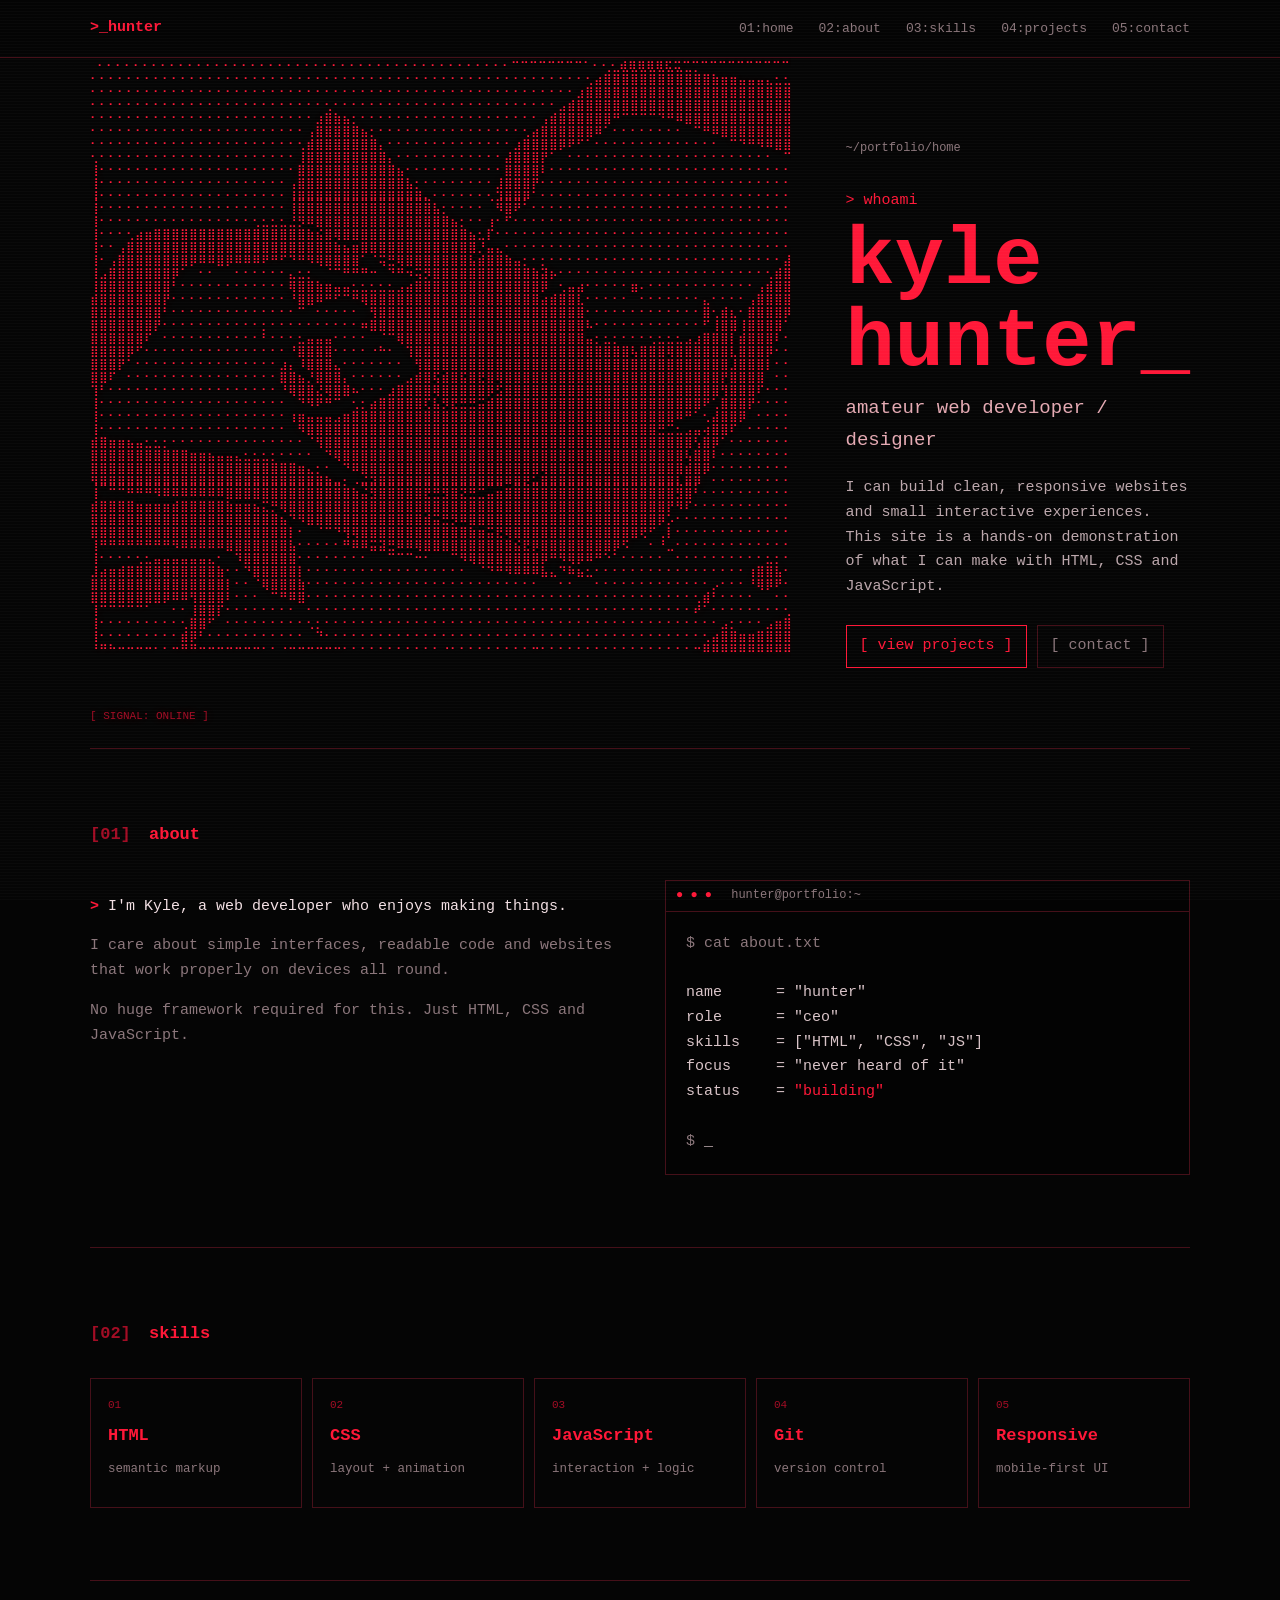
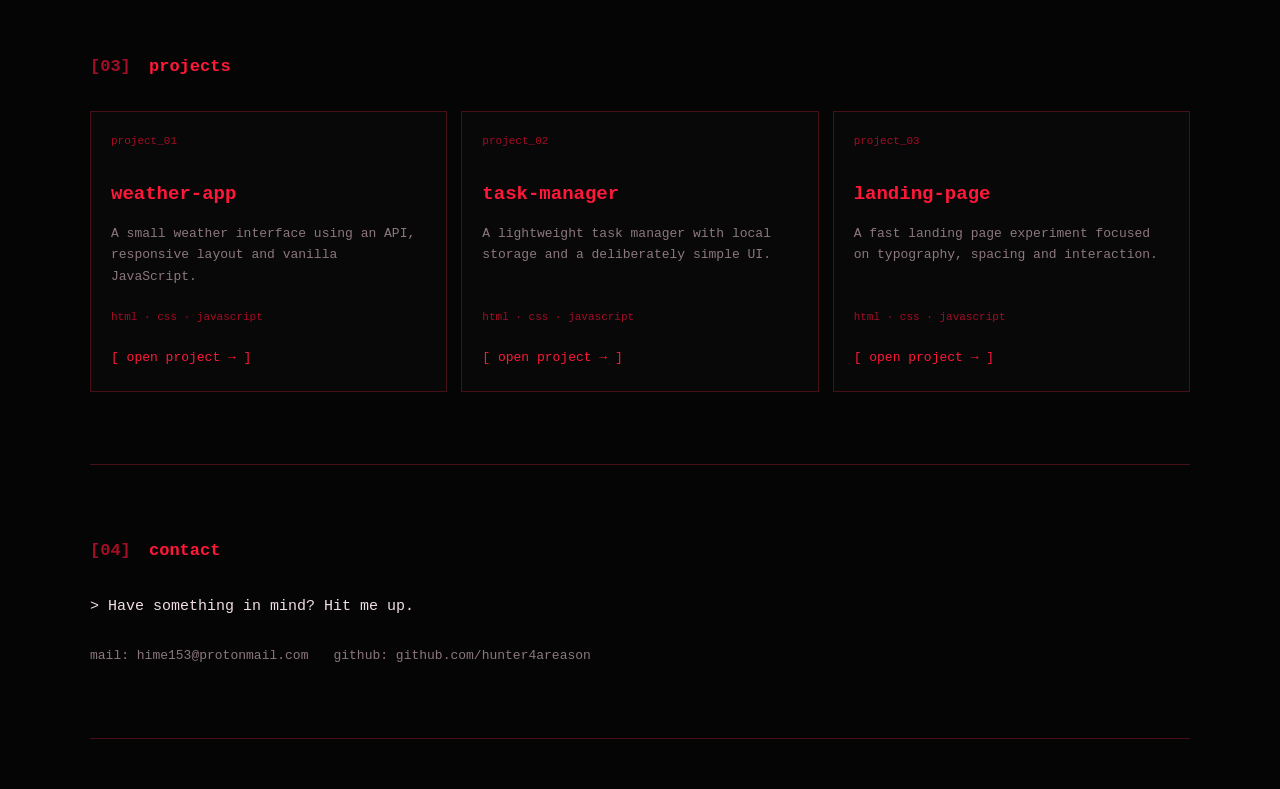
==== index.html @ 3e8b5db4 "Update index.html" ====
<!doctype html>
<html lang="en">
<head>
  <meta charset="utf-8">
  <meta name="viewport" content="width=device-width, initial-scale=1">
  <meta name="description" content="portfolio.">
  <title>hunter // terminal</title>
  <link rel="stylesheet" href="style.css">
</head>
<body>
  <div class="crt" aria-hidden="true"></div>

  <header class="topbar">
    <a class="prompt" href="#home">&gt;_hunter</a>
    <button class="menu" aria-label="Open menu">[ menu ]</button>
    <nav>
      <a href="#home">01:home</a>
      <a href="#about">02:about</a>
      <a href="#skills">03:skills</a>
      <a href="#projects">04:projects</a>
      <a href="#contact">05:contact</a>
    </nav>
  </header>

  <main>
    <section id="home" class="hero">
      <div class="ascii-panel">
<pre class="ascii">
 ⠄⠄⠄⠄⠄⠄⠄⠄⠄⠄⠄⠄⠄⠄⠄⠄⠄⠄⠄⠄⠄⠄⠄⠄⠄⠄⠄⠄⠄⠄⠄⠄⠄⠄⠄⠄⠄⠄⠄⠄⠄⠄⠄⠄⠄⠄⠒⠒⠒⠒⠒⠒⠒⠒⠂⠄⠄⠄⣴⣶⣶⣶⣶⣖⣒⠒⠒⠒⠒⠒⠒⠒⠒⠒⠒⠒⠒⠒⠒⠒⠒⠒⠒⠄⠄⠒⠒⡄
⠄⠄⠄⠄⠄⠄⠄⠄⠄⠄⠄⠄⠄⠄⠄⠄⠄⠄⠄⠄⠄⠄⠄⠄⠄⠄⠄⠄⠄⠄⠄⠄⠄⠄⠄⠄⠄⠄⠄⠄⠄⠄⠄⠄⠄⠄⠄⠄⠄⠄⠄⠄⠄⠄⠄⠄⣠⣾⣿⣿⣿⣿⣿⣿⣿⣿⣿⣷⣶⣦⣤⣤⣀⣀⣀⡀⠄⠄⠄⠄⠄⠄⠄⠄⠄⠄⠄⡇
⠄⠄⠄⠄⠄⠄⠄⠄⠄⠄⠄⠄⠄⠄⠄⠄⠄⠄⠄⠄⠄⠄⠄⠄⠄⠄⠄⠄⠄⠄⠄⠄⠄⠄⠄⠄⠄⠄⠄⠄⠄⠄⠄⠄⠄⠄⠄⠄⠄⠄⠄⠄⠄⠄⢠⣾⣿⣿⣿⣿⣿⣿⣿⣿⣿⣿⣿⣿⣿⣿⣿⣿⣿⣿⣿⣿⣿⣿⣶⣶⣶⣶⣶⣦⣤⣤⣀⡇
⠄⠄⠄⠄⠄⠄⠄⠄⠄⠄⠄⠄⠄⠄⠄⠄⠄⠄⠄⠄⠄⠄⠄⠄⠄⠄⠄⠄⠄⠄⠄⠄⠄⠄⠄⠄⠄⠄⠄⠄⠄⠄⠄⠄⠄⠄⠄⠄⠄⠄⠄⠄⢀⣴⣿⣿⣿⣿⣿⣿⣿⣿⣿⣿⣿⣿⣿⣿⣿⣿⣿⣿⣿⣿⣿⣿⣿⣿⣿⣿⣿⣿⣿⣿⣿⣿⣿⣿
⠄⠄⠄⠄⠄⠄⠄⠄⠄⠄⠄⠄⠄⠄⠄⠄⠄⠄⠄⠄⠄⠄⠄⠄⠄⢠⣾⣦⣄⠄⠄⠄⠄⠄⠄⠄⠄⠄⠄⠄⠄⠄⠄⠄⠄⠄⠄⠄⠄⠄⢀⣴⣿⣿⣿⣿⣿⣿⠿⠛⠛⠛⠛⠻⠿⣿⣿⣿⣿⣿⣿⣿⣿⣿⣿⣿⣿⣿⣿⣿⣿⣿⣿⣿⣿⣿⣿⣿
⠄⠄⠄⠄⠄⠄⠄⠄⠄⠄⠄⠄⠄⠄⠄⠄⠄⠄⠄⠄⠄⠄⠄⠄⢀⣿⣿⣿⣿⣷⣄⠄⠄⠄⠄⠄⠄⠄⠄⠄⠄⠄⠄⠄⠄⠄⠄⠄⠄⣠⣾⣿⣿⣿⣿⣿⣿⠋⠄⠄⠄⠄⠄⠄⠄⠄⠉⠛⠿⣿⣿⣿⣿⣿⣿⣿⣿⣿⣿⣿⣿⣿⣿⣿⣿⣿⣿⣿
⠄⠄⠄⠄⠄⠄⠄⠄⠄⠄⠄⠄⠄⠄⠄⠄⠄⠄⠄⠄⠄⠄⠄⠄⣼⣿⣿⣿⣿⣿⣿⣷⡀⠄⠄⠄⠄⠄⠄⠄⠄⠄⠄⠄⠄⠄⠄⢠⣾⣿⣿⣿⣿⡿⠟⠋⠄⠄⠄⠄⠄⠄⠄⠄⠄⠄⠄⠄⠄⠄⠉⠛⠻⠿⢿⣿⣿⣿⣿⣿⣿⣿⣿⣿⣿⣿⣿⣿
⠄⠄⠄⠄⠄⠄⠄⠄⠄⠄⠄⠄⠄⠄⠄⠄⠄⠄⠄⠄⠄⠄⠄⢸⣿⣿⣿⣿⣿⣿⣿⣿⣷⡀⠄⠄⠄⠄⠄⠄⠄⠄⠄⠄⠄⠄⣰⣿⣿⣿⡿⠋⠁⠄⠄⠄⠄⠄⠄⠄⠄⠄⠄⠄⠄⠄⠄⠄⠄⠄⠄⠄⠄⠄⠄⠄⠉⠛⠻⠿⣿⣿⣿⣿⣿⣿⣿⣿
⢸⠄⠄⠄⠄⠄⠄⠄⠄⠄⠄⠄⠄⠄⠄⠄⠄⠄⠄⠄⠄⠄⠄⣾⣿⣿⣿⣿⣿⣿⣿⣿⣿⣷⣄⠄⠄⠄⠄⠄⠄⠄⠄⠄⠄⠄⣿⣿⣿⣿⡇⠄⠄⠄⠄⠄⠄⠄⠄⠄⠄⠄⠄⠄⠄⠄⠄⠄⠄⠄⠄⠄⠄⠄⠄⠄⠄⠄⠄⠄⠄⠄⠉⠉⢹⣿⣿⣿
⢸⠄⠄⠄⠄⠄⠄⠄⠄⠄⠄⠄⠄⠄⠄⠄⠄⠄⠄⠄⠄⠄⢀⣿⣿⣿⣿⣿⣿⣿⣿⣿⣿⣿⣿⣆⠄⠄⠄⠄⠄⠄⠄⠄⠄⢰⣿⣿⣿⡿⠄⠄⠄⠄⠄⠄⠄⠄⠄⠄⠄⠄⠄⠄⠄⠄⠄⠄⠄⠄⠄⠄⠄⠄⠄⠄⠄⠄⠄⠄⠄⠄⠄⢠⣿⣿⣿⡿
⢸⠄⠄⠄⠄⠄⠄⠄⠄⠄⠄⠄⠄⠄⠄⠄⠄⠄⠄⠄⠄⠄⢸⣿⣿⣿⣿⣿⣿⣿⣿⣿⣿⣿⣿⣿⣷⡀⠄⠄⠄⠄⠄⠄⠄⢻⣿⣿⣿⠃⠄⠄⠄⠄⠄⠄⠄⠄⠄⠄⠄⠄⠄⠄⠄⠄⠄⠄⠄⠄⠄⠄⠄⠄⠄⠄⠄⠄⠄⠄⠄⠄⢀⣿⣿⣿⣿⡇
⢸⠄⠄⠄⠄⠄⠄⠄⠄⠄⠄⠄⠄⠄⠄⠄⠄⠄⠄⠄⠄⠄⢸⣿⣿⣿⣿⣿⣿⣿⣿⣿⣿⣿⣿⣿⣿⣿⣆⠄⠄⠄⠄⠄⠈⢿⣿⡿⠃⠄⠄⠄⠄⠄⠄⠄⠄⠄⠄⠄⠄⠄⠄⠄⠄⠄⠄⠄⠄⠄⠄⠄⠄⠄⠄⠄⠄⠄⠄⠄⠄⢀⣾⣿⣿⣿⡟⡇
⢸⠄⠄⠄⠄⠄⠄⠄⠄⠄⠄⠄⠄⠄⠄⠄⠄⠄⠄⠄⠄⠄⠸⢿⣿⣿⣿⣿⣿⣿⣿⣿⣿⣿⣿⣿⣿⣿⣿⣷⣄⠄⠄⠄⢠⠄⠟⠄⠄⠄⠄⠄⠄⠄⠄⠄⠄⠄⠄⠄⠄⠄⠄⠄⠄⠄⠄⠄⠄⠄⠄⠄⠄⠄⠄⠄⠄⠄⠄⠄⢀⣾⣿⣿⣿⣿⠃⡇
⢸⠄⠄⠄⠄⣠⣤⣶⣶⣶⣶⣶⣶⣶⣶⣶⣶⣶⣾⣿⣿⣿⣿⣷⣦⣝⣿⣿⣿⣿⣿⣿⣿⣿⣿⣿⣿⣿⣿⣿⣿⣷⣄⠄⡞⠄⠄⠄⠄⠄⠄⠄⠄⠄⠄⠄⠄⠄⠄⠄⠄⠄⠄⠄⠄⠄⠄⠄⠄⠄⠄⠄⠄⠄⠄⠄⠄⠄⠄⢠⣾⣿⣿⣿⣿⡏⠄⡇
⢸⠄⠄⢀⣾⣿⣿⣿⣿⣿⣿⣿⣿⣿⣿⣿⣿⣿⣿⣿⣿⣿⣿⣿⣿⣿⣿⣮⣍⣭⣿⣿⣿⣿⣿⣿⣿⣿⣿⣿⣿⣿⣿⠹⣁⡀⠄⠄⠄⠄⠄⠄⠄⠄⠄⠄⠄⠄⠄⠄⠄⠄⠄⠄⠄⠄⠄⠄⠄⠄⠄⠄⠄⠄⠄⠄⠄⠄⢠⣿⣿⣿⣿⣿⡿⠄⠄⡇
⢸⠄⢀⣾⣿⣿⣿⣿⣿⣿⣿⣿⣿⣿⣿⣿⣿⣿⣿⡿⠿⠟⠻⠿⢿⣿⣿⣿⣿⣿⠋⠙⣛⠿⣿⣿⣿⣿⣿⣿⣿⣿⣏⣵⣿⣿⣦⣀⠄⠄⠄⠄⠄⠄⠄⠄⠄⠄⠄⠄⠄⠄⠄⠄⠄⠄⠄⠄⠄⠄⠄⠄⠄⠄⠄⠄⠄⣰⣿⣿⣿⣿⣿⣿⠃⠄⣠⣷
⢸⢀⣾⣿⣿⣿⣿⣿⣿⣿⠋⠁⠄⠄⠉⠁⠄⠄⠄⠄⠄⠄⡀⠄⠄⠈⠙⠛⠿⠿⠶⠤⠈⠻⠾⢭⣛⢿⣿⣿⣿⣿⣿⣿⣿⣿⣿⣿⣷⣦⣳⣄⠄⠄⠄⠄⠄⠄⠄⠄⠄⠄⠄⠄⠄⠄⠄⠄⠄⠄⠄⠄⠄⠄⠄⠄⣴⣿⣿⣿⣿⣿⡟⠁⢀⣴⣿⣿
⢸⣿⣿⣿⣿⣿⣿⣿⣿⠇⠄⠄⠄⠄⠄⠄⠄⠄⠄⠄⠄⠄⣿⣿⣷⣦⣤⣀⣀⠄⠄⠄⠄⠄⢀⣠⣾⣷⣿⣿⣿⣿⣿⣿⣿⣿⣿⣿⣿⣿⣿⠁⠄⣀⣠⠄⠄⠄⠄⠄⣤⡀⠄⠄⠄⠄⠄⠄⠄⠄⠄⠄⠄⠄⢀⣼⣿⣿⣿⣿⡿⠋⢀⣴⣿⣿⣿⣿
⣼⣿⣿⣿⣿⣿⣿⣿⡿⠄⠄⠄⠄⠄⠄⠄⠄⠄⠄⠄⠄⠄⠸⣿⣿⣿⠿⠟⠛⠿⣿⣿⣿⣿⣿⣿⣿⣿⣿⣿⣿⣿⣿⣿⣿⣿⣿⣿⣿⣿⣡⣴⣾⣿⡏⠄⠄⠄⠄⠄⠉⠄⠄⠄⠄⠄⠄⠄⡀⠄⠄⠄⠄⢀⣾⣿⣿⣿⣿⠟⠄⢠⣾⣿⣿⣿⣿⣿
⣿⣿⣿⣿⣿⣿⣿⣿⠇⠄⠄⠄⠄⠄⠄⠄⠄⠄⠄⠄⠄⠄⠄⠛⠉⠄⠄⠄⠄⠄⠈⢿⣿⣿⣿⣿⣿⣿⣿⣿⣿⣿⣿⣿⣿⣿⣿⣿⣿⣿⣿⣿⣿⣿⣿⠄⠄⠄⠄⠄⠄⠄⠄⠄⠄⠄⠄⠄⣿⠄⣴⡄⠄⣾⣿⣿⣿⣿⠋⠄⢀⣿⣿⣿⣿⣿⣿⡿
⣿⣿⣿⣿⣿⣿⣿⡿⠄⠄⠄⠄⠄⠄⠄⠄⠄⠄⠄⠄⠄⠄⠄⠄⠄⠄⠄⠄⠄⠄⣤⣾⣿⣿⣿⣿⣿⣿⣿⣿⣿⣿⣿⣿⣿⣿⣿⣿⣿⣿⣿⣿⣿⣿⣿⣆⠄⠄⠄⠄⠄⠄⠄⠄⠄⠄⠄⠄⠟⢸⣿⣿⢰⣿⣿⣿⣿⠃⠄⠄⣼⣿⣿⣿⣿⣿⣿⡇
⣿⣿⣿⣿⣿⣿⡟⠁⠄⠄⠄⠄⠄⠄⠄⠄⠄⠄⠄⠇⠄⠄⠄⠄⣀⣀⣀⠄⠄⠄⠄⠉⠙⠛⣿⣿⣿⣿⣿⣿⣿⣿⣿⣿⣿⣿⣿⣿⣿⣿⣿⣿⣿⣿⣿⣀⠄⠄⠄⠄⠄⠄⠄⠄⠄⠄⢀⢠⣶⣾⣿⡏⣼⣿⣿⣿⡏⠄⠄⠄⢿⣿⣿⣿⣿⣿⣿⡇
⣿⣿⣿⣿⣿⠟⠄⠄⠄⠄⠄⠄⠄⠄⠄⠄⠄⠄⠄⠄⠄⠄⠰⣿⣿⣿⣿⠄⠄⠄⠄⠠⠦⠄⠈⢻⣿⣿⣿⣿⣿⣿⣿⣿⣿⣿⣿⣿⣿⣿⣿⣿⣿⣿⣿⣿⣷⣿⣷⣶⣆⣶⣾⣿⣿⣿⣿⣿⣿⣿⣿⡇⣿⣿⣿⣿⠄⠄⠄⠄⠄⠙⣿⣿⣿⣿⣿⡇
⣿⣿⣿⡿⠃⠄⠄⠄⠄⠄⠄⠄⠄⠄⠄⠄⠄⠄⠄⠄⠄⢠⡀⢹⣿⣿⣿⡀⠄⠄⠄⠄⠄⠄⠄⠈⢿⣿⣿⣿⣿⣿⣿⣿⣿⣿⣿⣿⣿⣿⣿⣿⣿⣿⣿⣿⣿⣿⣿⣿⣾⣿⣿⣿⣾⣿⣿⣿⣿⣿⣿⢹⣿⣿⣿⡇⠄⠄⠄⠄⠄⠄⠈⠻⣿⣿⣿⡇
⣿⣿⡟⠁⠄⠄⠄⠄⠄⠄⠄⠄⠄⠄⠄⠄⠄⠄⠄⠄⠄⣿⣷⣄⠹⣿⣿⣿⡀⠄⠄⠄⠄⠄⠄⢀⣼⣿⣟⣽⣿⣟⣿⡿⣿⣿⣿⣿⣿⣿⣿⣿⣿⣿⣿⣿⣿⣿⣿⣿⣿⣿⣿⣿⣿⣿⣿⣿⣿⣿⡿⣿⣿⣿⣿⠁⠄⠄⠄⠄⠄⠄⠄⠄⠈⠙⠿⡇
⢻⠏⠄⠄⠄⠄⠄⠄⠄⠄⠄⠄⠄⠄⠄⠄⠄⠄⠄⠄⠄⠹⣿⣿⣷⡹⣿⣿⣷⣄⠄⠄⠄⢠⣶⣿⣿⣿⣾⣿⣿⣿⣿⣿⣿⢞⣿⣿⣿⣿⣿⣿⣿⣿⣿⣿⣿⣿⣿⣿⣿⣿⣿⣿⣿⣿⣿⣿⣿⣿⢷⣿⣿⣿⡟⠄⠄⠄⠄⠄⠄⠄⠄⠄⠄⠄⠄⡇
⢸⠄⠄⠄⠄⠄⠄⠄⠄⠄⠄⠄⠄⠄⠄⠄⠄⠄⠄⠄⠄⠄⠈⠻⢿⡿⠾⠛⠉⠄⠄⣠⣶⣿⣿⣿⣿⡟⣎⢿⡿⠿⠿⣛⣵⣿⣿⣿⣿⣿⣿⣿⣿⣿⣿⣿⣿⣿⣿⣿⣿⣿⣿⣿⣿⣿⣿⣿⡿⠋⣾⣿⣿⡿⠄⠄⠄⠄⠄⠄⠄⠄⠄⠄⠄⠄⠄⡇
⢸⠄⠄⠄⠄⠄⠄⠄⠄⠄⠄⠄⠄⠄⠄⠄⠄⠄⠄⠄⠄⠄⢠⣤⣀⣀⣀⢀⣤⣾⣷⣿⣿⣿⣿⣿⣿⣾⣿⣷⣿⣿⣿⣿⣿⣿⣿⣿⣿⣿⣿⣿⣿⣿⣿⣿⣿⣿⣿⣿⣿⣿⣿⣿⣿⣿⠿⠋⠄⣸⣿⣿⣿⠁⠄⠄⠄⠄⠄⠄⠄⠄⠄⠄⠄⠄⠄⠄
⢸⠄⠄⠄⠄⠄⠄⠄⠄⠄⠄⠄⠄⠄⠄⠄⠄⠄⠄⠄⠄⠄⠈⢿⣿⣿⣿⣿⣿⣿⣿⣿⣿⣿⣿⣿⣿⣿⣿⣿⣿⣿⣿⣿⣿⣿⣿⣿⣿⣿⣿⣿⣿⣿⣿⣿⣿⣿⣿⣿⣿⣿⣿⠿⠛⠄⢀⣀⣨⣿⣿⡟⠁⠄⠄⠄⠄⠄⠄⠄⠄⠄⠄⠄⠄⠄⠄⠄
⣼⣶⣤⣤⣄⣀⠄⠄⠄⠄⠄⠄⠄⠄⠄⠄⠄⠄⠄⠄⠄⠄⠄⠄⠙⢿⣿⣿⣿⣿⣿⣿⣿⣿⣿⣿⣿⣿⣿⣿⣿⣿⣿⣿⣿⣿⣿⣿⣿⣿⣿⣿⣿⣿⣿⣿⣿⣿⣿⣿⣿⣿⣿⣿⣿⣿⣿⢏⣾⣿⠋⠄⠄⠄⠄⠄⠄⠄⠄⠄⠄⠄⠄⠄⠄⠄⠄⡀
⣿⣿⣿⣿⣿⣿⣿⣿⣷⣶⣶⣤⣤⣄⣀⣀⡀⠄⠄⠄⠄⠄⠄⠄⠄⠈⠻⣿⣿⣿⣿⣿⣿⣿⣿⣿⣿⣿⣿⣿⣿⣿⣿⣿⣿⣿⣿⣿⣿⣿⣿⣿⣿⣿⣿⣿⣿⣿⣿⣿⣿⣿⣿⣿⣿⣿⣏⣾⣿⡇⠄⠄⠄⠄⠄⠄⠄⠄⠄⠄⠄⠄⠄⠄⠄⠄⠄⠇
⣿⣿⣿⣿⣿⣿⣿⣿⣿⣿⣿⣿⣿⣿⣿⣿⣿⣿⣿⣿⣷⣶⣶⣤⡀⠄⠄⠈⠻⣿⣿⣿⣿⣿⣿⣿⣿⣿⣿⣿⣿⣿⣿⣿⣿⣿⣿⣿⣿⣿⣿⣿⣿⣿⣿⣿⣿⣿⣿⣿⣿⣿⣿⣿⣿⣿⣼⣿⣿⠄⠄⠄⠄⠄⠄⠄⠄⠄⠄⠄⠄⠄⠄⠄⠄⠄⠄⠄
⢿⣿⣿⣿⣿⣿⣿⣿⣿⣿⣿⣿⣿⣿⣿⣿⣿⣿⣿⣿⣿⣿⣿⣿⣿⣷⣦⣀⠄⢀⣙⣻⣿⣿⣿⣿⣿⣿⣿⣿⣿⣿⣿⣿⣿⣿⣿⣿⡿⣋⣾⣿⣿⣿⣿⣿⣿⣿⣿⣿⣿⣿⣿⣿⣿⡏⣿⣿⠁⠄⠄⠄⠄⠄⠄⠄⠄⠄⠄⠄⠄⠄⠄⠄⠄⠄⠄⠄
⢸⠉⠛⠛⠿⠿⠿⢿⣿⣿⣿⣿⣿⣿⣿⣿⣿⣿⣿⣿⣿⣿⣿⣿⣿⣿⣿⣿⣷⣦⣙⢿⣿⣿⣿⣿⣿⡿⠿⢿⣿⡻⠿⠛⣉⣭⣶⣿⣿⣿⣿⣿⣿⣿⣿⣿⣿⣿⣿⣿⣿⣿⣿⣿⣿⢿⣿⠇⠄⠄⠄⠄⠄⠄⠄⠄⠄⠄⠄⠄⠄⠄⠄⠄⠄⠄⠄⠄
⣼⣶⣶⣶⣶⣤⣤⣤⣤⣴⣶⣶⣶⣶⣶⣯⣭⣭⣍⡛⠿⣿⣿⣿⣿⣿⣿⣿⣿⣿⣿⣿⣿⣿⣿⣿⣿⣿⣿⣿⣿⣿⣿⣿⣿⣿⣿⣿⣿⣿⣿⣿⣿⣿⣿⣿⣿⣿⣿⣿⣿⣿⣿⣿⡿⢿⡟⠄⠄⠄⠄⠄⠄⠄⠄⠄⠄⠄⠄⠄⠄⠄⠄⠄⠄⠄⠄⠄
⣿⣿⣿⣿⣿⣿⣿⣿⣿⣿⣿⣿⣿⣿⣿⣿⣿⣿⣿⣿⣷⣌⠻⢿⣿⣿⣿⣿⣿⣿⣿⣿⣿⣿⣿⣿⣿⣽⣛⠿⢿⣿⣿⣿⣿⣿⣿⣿⣿⣿⣿⣿⣿⣿⣿⣿⣿⣿⣿⣿⣿⣿⣿⣿⢃⠄⠄⠄⠄⠄⠄⠄⠄⠄⠄⠄⠄⠄⠄⠄⠄⠄⠄⠄⠄⠄⠄⠄
⣿⣿⣿⣿⣿⣿⣿⣿⣿⣿⣿⣿⣿⣿⣿⣿⣿⣿⣿⣿⣿⣿⡆⠄⠉⠙⠛⠻⢿⣿⣿⣿⣿⣿⣿⣿⣿⣿⣿⣿⣷⣶⣯⣭⣛⡿⣿⣿⣿⣿⣿⣿⣿⣿⣿⣿⣿⣿⣿⣿⣿⡿⠟⠁⡇⠄⠄⠄⠄⠄⠄⠄⠄⠄⠄⠄⠄⠄⠄⠄⠄⠄⠄⠄⠄⠄⠄⡄
⢹⠿⠿⠿⠿⠿⠿⠿⠿⢿⣿⣿⣿⣿⣿⣿⣿⣿⣿⣿⣿⣿⣇⠄⠄⠄⠄⠄⠾⣾⣿⣛⣻⠿⣿⣿⣿⣿⣿⣿⣿⣿⣿⣿⣿⣿⣾⣝⡿⣿⣿⣿⣿⣿⣿⣿⣿⣿⣿⢟⠉⠈⠄⠸⠁⠄⠄⠄⠄⠄⠄⠄⠄⠄⠄⠄⠄⠄⠄⠄⠄⠄⠄⠄⠄⠄⠄⡇
⢸⠄⠄⠄⠄⠄⠄⣀⣀⣀⣀⣀⣀⡀⠄⠉⢻⣿⣿⣿⣿⣿⣿⠄⠄⠄⠄⠄⠄⠄⠄⠉⠉⠛⠒⠒⠬⠍⠉⠉⠛⢿⣿⣿⣿⣿⣿⣿⣿⣷⣿⠿⢿⣿⣿⣿⠿⠫⠃⠄⠄⠄⠄⠄⠉⠄⠄⠄⠄⠄⠄⠄⠄⠄⠄⠄⠄⠄⠄⠄⠄⠄⠄⠄⠄⠄⠄⡇
⢸⣠⣤⣴⣶⣾⣿⣿⣿⣿⣿⣿⣿⣿⣦⠄⠄⠻⣿⣿⣿⣿⣿⡆⠄⠄⠄⠄⠄⠄⠄⠄⠄⠄⠄⠄⠄⠄⠄⠄⠄⠄⠈⠙⠻⠿⢿⣿⣿⣿⣇⡀⠲⣮⣅⠄⠄⠄⠄⠄⠄⠄⠄⠄⠄⠄⠄⠄⠄⠄⠄⠄⠄⢠⣶⣿⣇⠄⠄⠄⠄⠄⠄⠄⠄⠄⠄⠄
⣿⣿⣿⣿⣿⣿⣿⣿⣿⣿⣿⣿⣿⣿⣿⡆⠄⠄⠙⣿⣿⣿⣿⣧⠄⠄⠄⠄⠄⠄⠄⠄⠄⠄⠄⠄⠄⠄⠄⠄⠄⠄⠄⠄⠄⠄⠄⠄⠄⠄⠉⠉⠄⠄⠉⠉⠄⠄⠄⠄⠄⠄⠄⠄⠄⠄⠄⠄⠄⢀⠄⠄⠄⠸⣿⣿⡿⠄⠄⠄⠄⠄⠄⠄⠄⠄⠄⠄
⣿⣿⣿⣿⣿⣿⣿⣿⣿⣿⣿⢿⣿⣿⣿⡇⠄⠄⠄⠈⠛⠿⣿⣿⠄⠄⠄⠄⠄⠄⠄⠄⠄⠄⠄⠄⠄⠄⠄⠄⠄⠄⠄⠄⠄⠄⠄⠄⠄⠄⠄⠄⠄⠄⠄⠄⠄⠄⠄⠄⠄⠄⠄⠄⠄⠄⠄⠄⣴⠇⠄⠄⠄⠄⠈⠁⠄⠄⠄⠄⢠⠄⠄⠄⠄⠄⠄⠄
⢹⠛⠛⠛⠛⠛⠋⠉⠁⠄⠄⢸⣿⣿⡟⠄⠄⠄⠄⠄⠄⠄⠄⠉⠄⠄⠄⠄⠄⠄⠄⠄⠄⠄⠄⠄⠄⠄⠄⠄⠄⠄⠄⠄⠄⠄⠄⠄⠄⠄⠄⠄⠄⠄⠄⠄⠄⠄⠄⠄⠄⠄⠄⠄⠄⠄⠄⡼⠋⠄⠄⠄⠄⠄⠄⠄⠄⠄⠄⠄⠘⢧⠄⠄⠄⠄⠄⠄
⢸⠄⠄⠄⠄⠄⠄⠄⠄⠄⠄⣾⣿⠟⠁⠄⠄⠄⠄⠄⠄⠄⠄⠄⠄⠄⠄⠄⠄⠄⠄⠄⠄⠄⠄⠄⠄⠄⠄⠄⠄⠄⠄⠄⠄⠄⠄⠄⠄⠄⠄⠄⠄⠄⠄⠄⠄⠄⠄⠄⠄⠄⠄⠄⠄⠄⠄⠄⠄⠄⢀⠄⠄⠄⠄⢀⣤⣾⣆⠄⠄⠄⠁⠄⠄⠄⠄⠄
⢸⠄⠄⠄⠄⠄⠄⠄⠄⠄⣼⣿⠏⠄⠄⠄⠄⠄⠄⠄⠄⠄⠄⠄⠈⠳⠄⠄⠄⠄⠄⠄⠄⠄⠄⠄⠄⠄⠄⠄⠄⠄⠄⠄⠄⠄⠄⠄⠄⠄⠄⠄⠄⠄⠄⠄⠄⠄⠄⠄⠄⠄⠄⠄⠄⠄⠄⠄⠄⣠⣿⣷⣤⣤⣶⣿⣿⣿⣿⣦⡀⠄⠄⠄⠄⠄⠄⠄
⠸⠶⠦⠤⠤⠤⠤⠄⠄⠤⠿⠷⠤⠤⠤⠤⠤⠤⠤⠄⠄⠠⠤⠤⠤⠤⠤⠤⠄⠄⠄⠄⠄⠄⠄⠄⠄⠄⠄⠠⠄⠄⠄⠄⠄⠄⠄⠄⠄⠤⠄⠄⠄⠄⠄⠄⠄⠄⠄⠄⠄⠄⠄⠄⠄⠄⠄⠤⣾⣿⣿⣿⣿⣿⣿⣿⣿⣿⣿⣿⣿⣦⡤⠄⠄⠄⠄⠄


        <div class="ascii-label">[ SIGNAL: ONLINE ]</div>
      </div>

      <div class="hero-copy">
        <div class="path">~/portfolio/home</div>
        <p class="eyebrow">&gt; whoami</p>
        <h1>kyle hunter<span class="blink">_</span></h1>
        <p class="role">amateur web developer / designer</p>
        <p class="copy">I can build clean, responsive websites and small interactive experiences. This site is a hands-on demonstration of what I can make with HTML, CSS and JavaScript.</p>
        <div class="actions">
          <a class="btn" href="#projects">[ view projects ]</a>
          <a class="btn ghost" href="#contact">[ contact ]</a>
        </div>
      </div>
    </section>

    <section id="about" class="section">
      <div class="heading"><span>[01]</span> about</div>
      <div class="split">
        <div>
          <p><span class="prompt">&gt;</span> I'm Kyle, a web developer who enjoys making things.</p>
          <p class="dim">I care about simple interfaces, readable code and websites that work properly on devices all round.</p>
          <p class="dim">No huge framework required for this. Just HTML, CSS and JavaScript.</p>
        </div>
        <div class="terminal-window">
          <div class="window-bar">● ● ● <span>hunter@portfolio:~</span></div>
          <pre><span class="dim">$ cat about.txt</span>

name      = "hunter"
role      = "ceo"
skills    = ["HTML", "CSS", "JS"]
focus     = "never heard of it"
status    = <span class="red">"building"</span>

<span class="dim">$</span> <span class="blink">_</span></pre>
        </div>
      </div>
    </section>

    <section id="skills" class="section">
      <div class="heading"><span>[02]</span> skills</div>
      <div class="skill-list">
        <div class="skill"><span>01</span><strong>HTML</strong><small>semantic markup</small></div>
        <div class="skill"><span>02</span><strong>CSS</strong><small>layout + animation</small></div>
        <div class="skill"><span>03</span><strong>JavaScript</strong><small>interaction + logic</small></div>
        <div class="skill"><span>04</span><strong>Git</strong><small>version control</small></div>
        <div class="skill"><span>05</span><strong>Responsive</strong><small>mobile-first UI</small></div>
      </div>
    </section>

    <section id="projects" class="section">
      <div class="heading"><span>[03]</span> projects</div>
      <div class="projects">
        <article class="project">
          <div class="project-top">project_01</div>
          <h3>weather-app</h3>
          <p>A small weather interface using an API, responsive layout and vanilla JavaScript.</p>
          <div class="tags">html · css · javascript</div>
          <a href="#" class="link">[ open project → ]</a>
        </article>
        <article class="project">
          <div class="project-top">project_02</div>
          <h3>task-manager</h3>
          <p>A lightweight task manager with local storage and a deliberately simple UI.</p>
          <div class="tags">html · css · javascript</div>
          <a href="#" class="link">[ open project → ]</a>
        </article>
        <article class="project">
          <div class="project-top">project_03</div>
          <h3>landing-page</h3>
          <p>A fast landing page experiment focused on typography, spacing and interaction.</p>
          <div class="tags">html · css · javascript</div>
          <a href="#" class="link">[ open project → ]</a>
        </article>
      </div>
    </section>

    <section id="contact" class="section contact">
      <div class="heading"><span>[04]</span> contact</div>
      <p>&gt; Have something in mind? Hit me up.</p>
      <div class="contact-row">
        <a href="mailto:hime153@protonmail.com">mail: hime153@protonmail.com</a>
        <a href="https://github.com/hunter4areason" target="_blank" rel="noreferrer">github: github.com/hunter4areason</a>
        
      </div>
    </section>
  </main>

  <footer>
  </footer>

  <script src="script.js"></script>
</body>
</html>
---- style.css ----
:root{
  --bg:#050505;
  --panel:#080808;
  --red:#ff1838;
  --red-dim:#a30d25;
  --text:#f2dfe3;
  --dim:#8c777c;
  --line:#451019;
  --max:1100px;
}
*{box-sizing:border-box}
html{scroll-behavior:smooth}
body{
  margin:0;background:var(--bg);color:var(--text);
  font-family:"Courier New",Courier,monospace;font-size:15px;line-height:1.65;
}
a{color:inherit;text-decoration:none}
::selection{background:var(--red);color:#000}
.crt{position:fixed;inset:0;pointer-events:none;z-index:50;opacity:.045;
  background:repeating-linear-gradient(to bottom,transparent 0,transparent 2px,#fff 3px);
}
.topbar{
  position:sticky;top:0;z-index:20;height:58px;border-bottom:1px solid var(--line);
  background:rgba(5,5,5,.96);display:flex;align-items:center;justify-content:space-between;
  padding:0 max(18px,calc((100% - var(--max))/2));
}
.prompt{color:var(--red);font-weight:bold}
.topbar nav{display:flex;gap:25px;font-size:13px;color:var(--dim)}
.topbar nav a:hover,.link:hover,.contact-row a:hover{color:var(--red)}
.menu{display:none;background:none;border:1px solid var(--line);color:var(--red);font:inherit;padding:5px 9px}
main{width:min(var(--max),calc(100% - 36px));margin:auto}
.hero{
  min-height:610px;display:grid;grid-template-columns:1.35fr .65fr;gap:55px;
  align-items:center;border-bottom:1px solid var(--line);
}
.ascii-panel{color:var(--red);overflow:hidden}
.ascii{font-size:clamp(7px,1.05vw,12px);line-height:1.08;margin:0;text-shadow:0 0 10px rgba(255,24,56,.2)}
.ascii-label{font-size:11px;color:var(--red-dim);margin-top:18px}
.path{color:var(--dim);font-size:12px;margin-bottom:30px}
.eyebrow{color:var(--red);margin:0}
.hero h1{font-size:clamp(50px,7vw,82px);line-height:1;margin:8px 0;color:var(--red);font-weight:700}
.role{font-size:19px;margin:0 0 20px;color:#e5aab3}
.copy{color:#bca7ac;max-width:480px}
.blink{animation:blink 1s steps(2) infinite}
.actions{display:flex;gap:10px;flex-wrap:wrap;margin-top:25px}
.btn{border:1px solid var(--red);padding:8px 13px;color:var(--red)}
.btn:hover{background:var(--red);color:#050505}
.btn.ghost{border-color:var(--line);color:var(--dim)}
.btn.ghost:hover{border-color:var(--red);color:var(--red);background:transparent}
.section{padding:72px 0;border-bottom:1px solid var(--line)}
.heading{color:var(--red);font-weight:bold;margin-bottom:30px;font-size:17px}
.heading span{color:var(--red-dim);margin-right:8px}
.split{display:grid;grid-template-columns:1fr 1fr;gap:50px}
.dim{color:var(--dim)}
.red{color:var(--red)}
.terminal-window{border:1px solid var(--line);background:#030303}
.window-bar{height:31px;border-bottom:1px solid var(--line);padding:5px 10px;color:var(--red);font-size:12px}
.window-bar span{color:var(--dim);margin-left:12px}
.terminal-window pre{margin:0;padding:20px;overflow:auto;color:#d8c3c7}
.skill-list{display:grid;grid-template-columns:repeat(5,1fr);gap:10px}
.skill{border:1px solid var(--line);padding:17px;min-height:130px;display:flex;flex-direction:column}
.skill:hover,.project:hover{border-color:var(--red-dim)}
.skill span,.project-top,.tags{color:var(--red-dim);font-size:11px}
.skill strong{color:var(--red);font-size:17px;margin:8px 0}
.skill small{color:var(--dim)}
.projects{display:grid;grid-template-columns:repeat(3,1fr);gap:14px}
.project{border:1px solid var(--line);padding:20px;min-height:250px;background:var(--panel)}
.project h3{font-size:19px;color:var(--red);margin:28px 0 10px}
.project p{color:var(--dim);font-size:13px;min-height:65px}
.tags{margin:20px 0}
.link{color:var(--red);font-size:13px}
.contact-row{display:flex;gap:25px;flex-wrap:wrap;margin-top:25px;color:var(--dim);font-size:13px}
footer{width:min(var(--max),calc(100% - 36px));margin:auto;padding:25px 0;display:flex;justify-content:space-between;color:var(--dim);font-size:11px}
footer span:first-child{color:var(--red)}
@keyframes blink{50%{opacity:0}}
@media(max-width:800px){
  .topbar nav{display:none}.menu{display:block}
  .topbar.open nav{display:flex;position:absolute;top:58px;left:0;right:0;padding:14px 18px;
    background:#050505;border-bottom:1px solid var(--line);flex-direction:column;gap:9px}
  .hero,.split{grid-template-columns:1fr}.hero{padding:65px 0;min-height:auto;gap:45px}
  .skill-list{grid-template-columns:repeat(2,1fr)}.projects{grid-template-columns:1fr}
}
@media(max-width:480px){
  body{font-size:14px}main,footer{width:calc(100% - 26px)}
  .ascii{font-size:5px}.skill-list{grid-template-columns:1fr}
  .hero h1{font-size:52px}.section{padding:55px 0}
  footer{flex-direction:column;gap:7px}
}
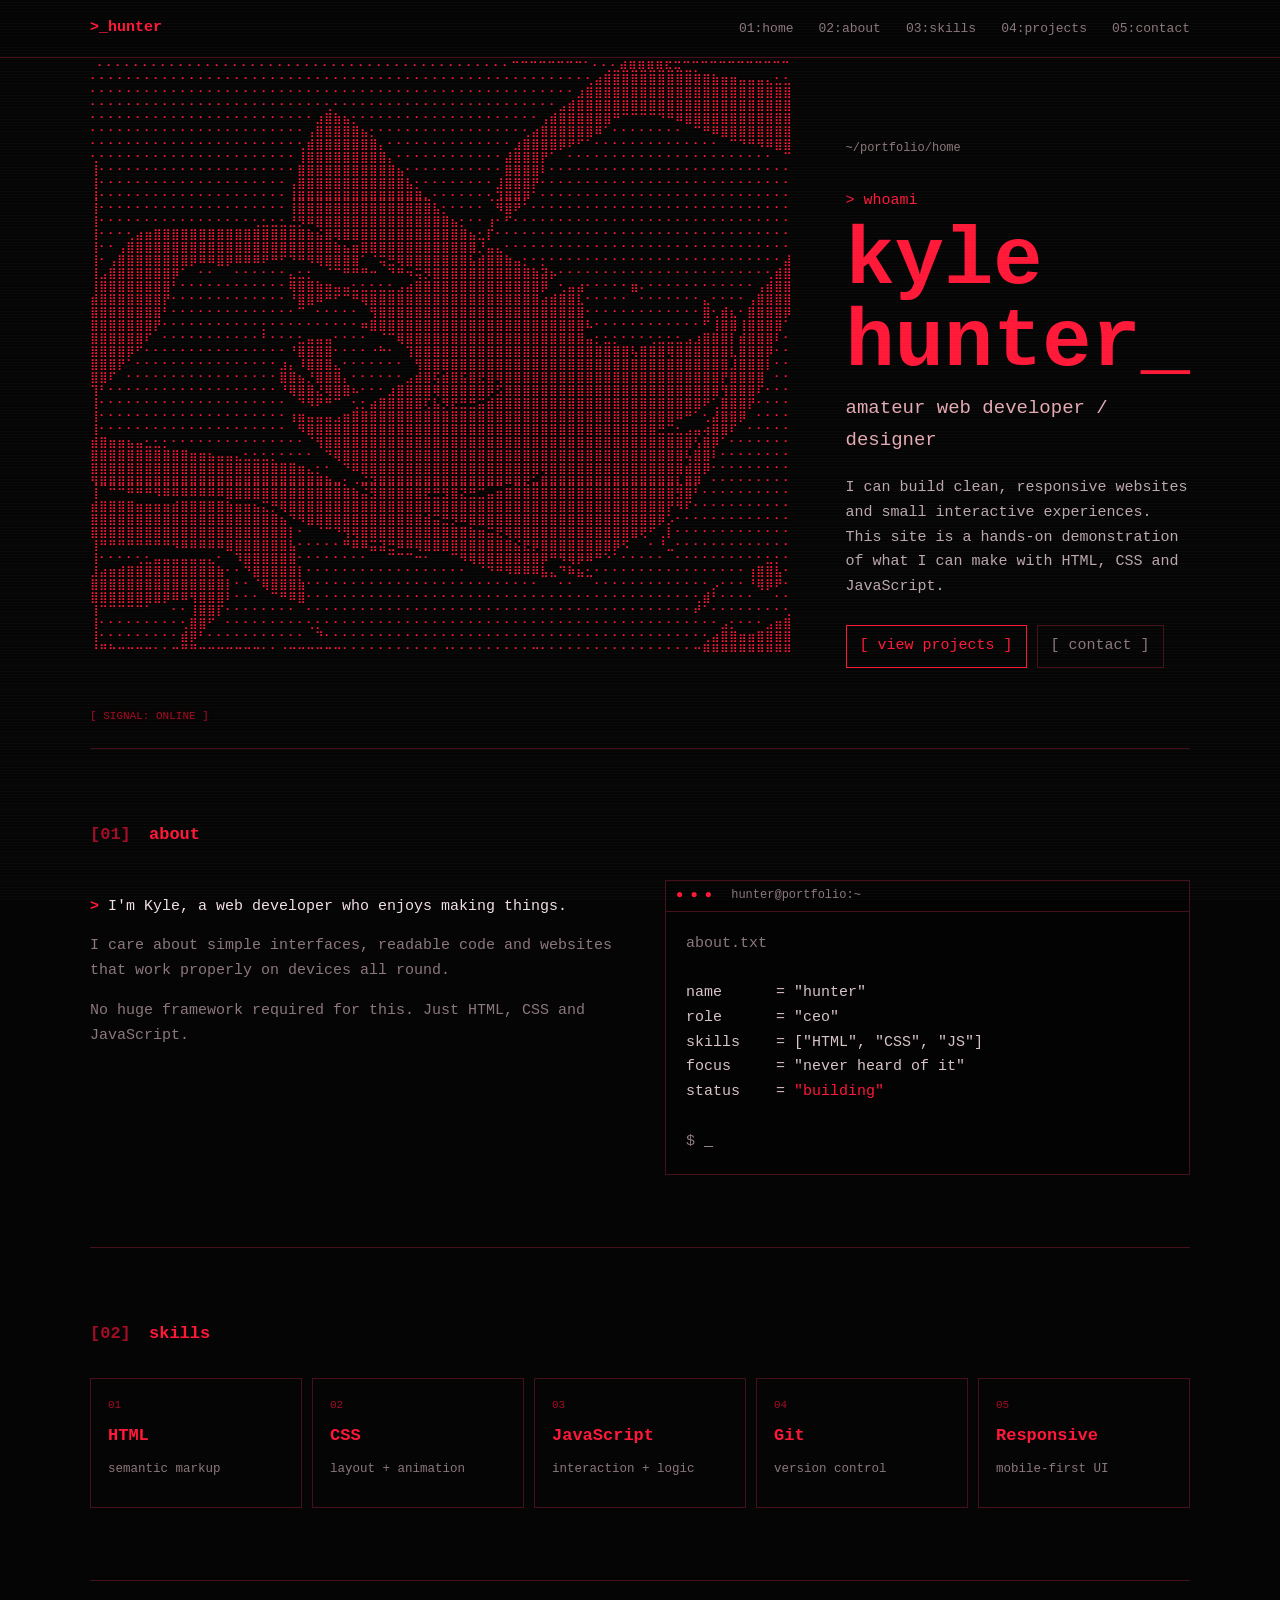
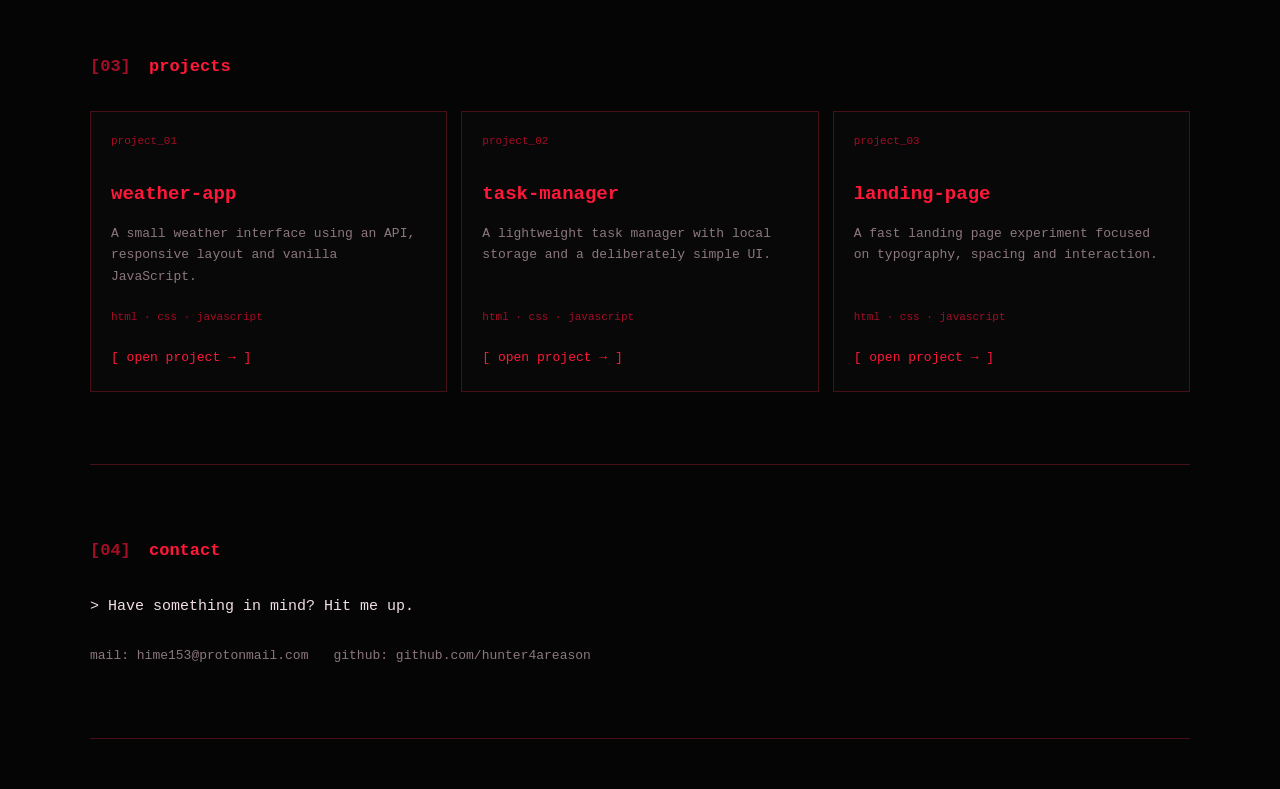
==== commit 471e5ead: "Change terminal command output in index.html Updated terminal output to display 'about.txt' instead " ====
--- a/index.html
+++ b/index.html
@@ -100,7 +100,7 @@
         </div>
         <div class="terminal-window">
           <div class="window-bar">● ● ● <span>hunter@portfolio:~</span></div>
-          <pre><span class="dim">$ cat about.txt</span>
+          <pre><span class="dim">about.txt</span>
 
 name      = "hunter"
 role      = "ceo"
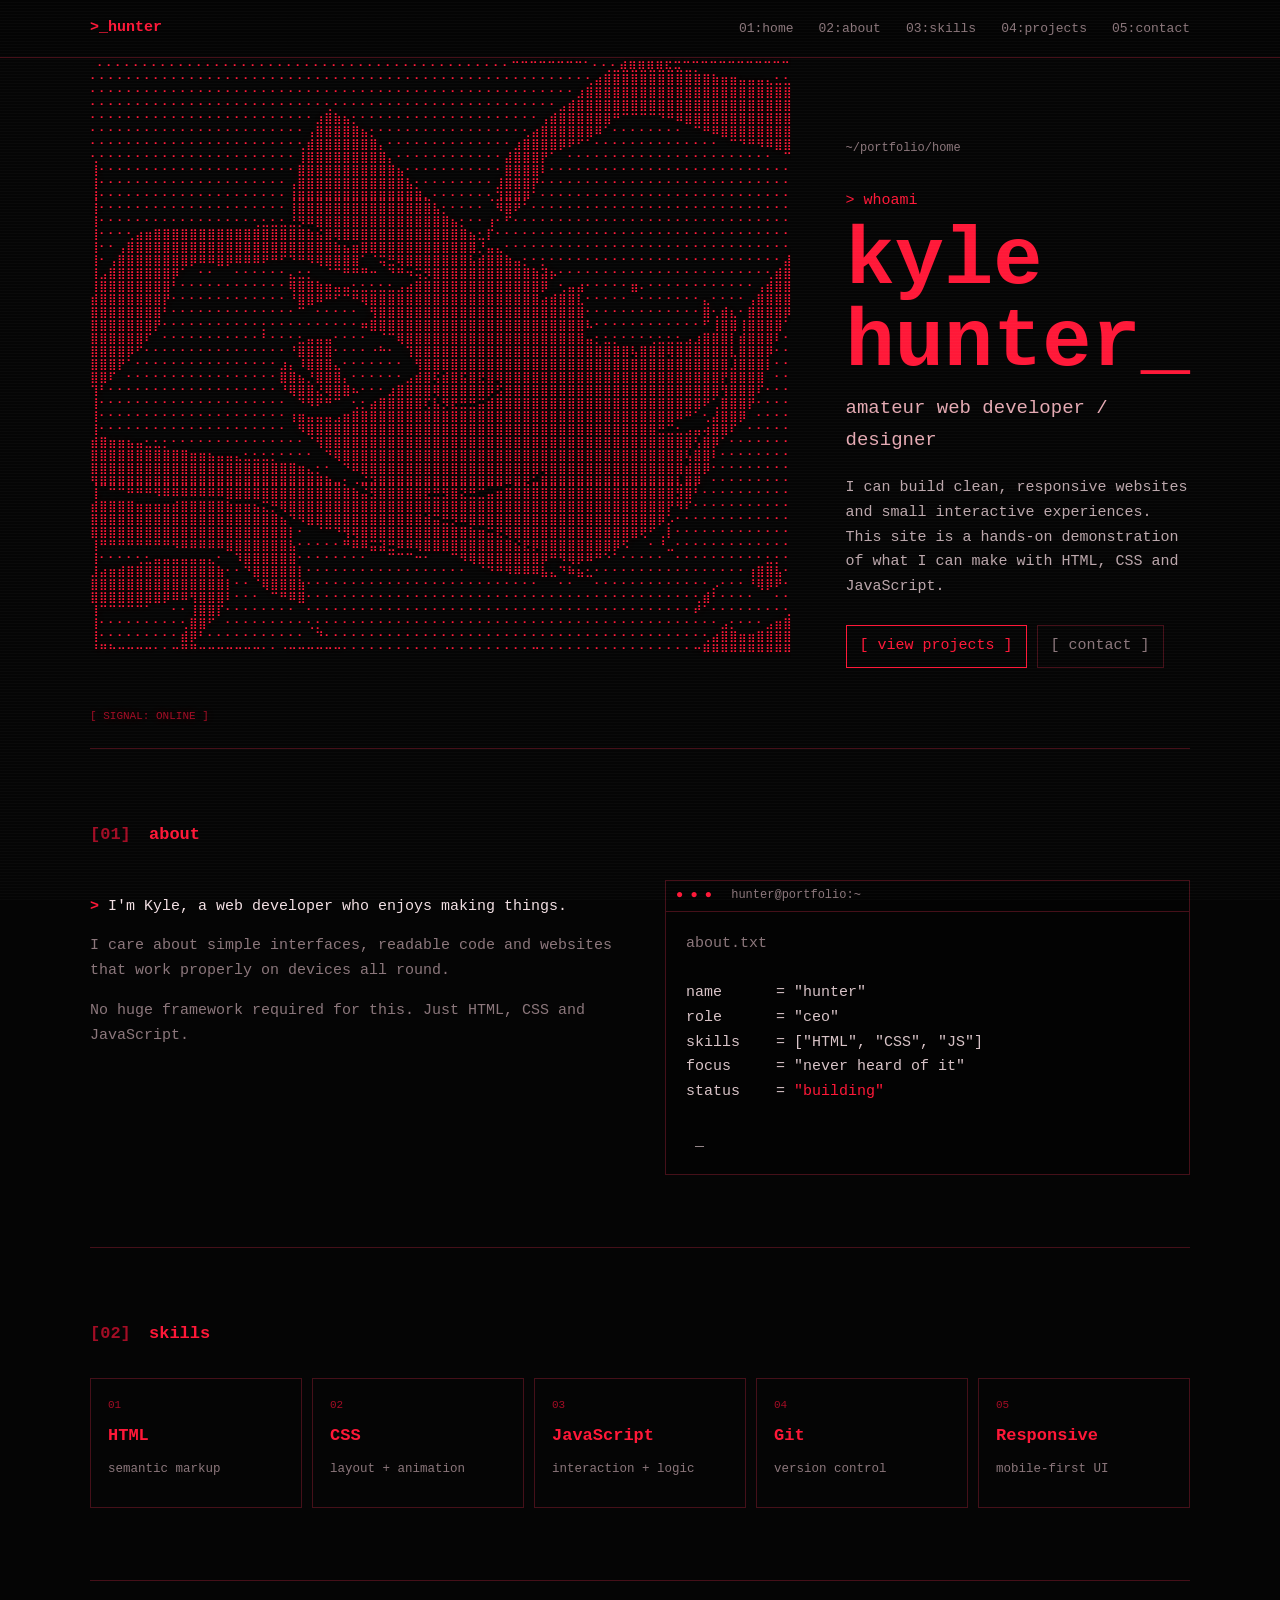
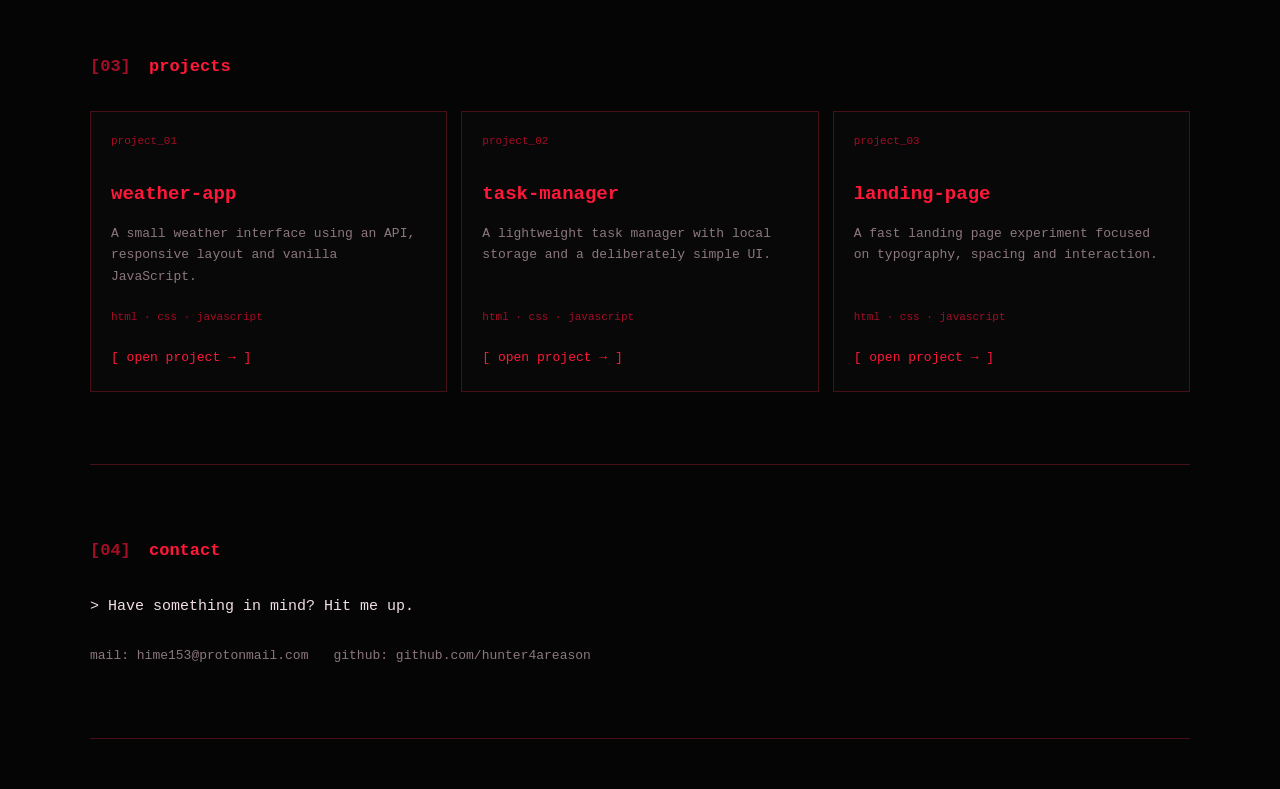
==== commit fb884f46: "Fix HTML span tags in index.html" ====
--- a/index.html
+++ b/index.html
@@ -108,7 +108,7 @@
 focus     = "never heard of it"
 status    = <span class="red">"building"</span>
 
-<span class="dim">$</span> <span class="blink">_</span></pre>
+<span class="dim"></span> <span class="blink">_</span></pre>
         </div>
       </div>
     </section>
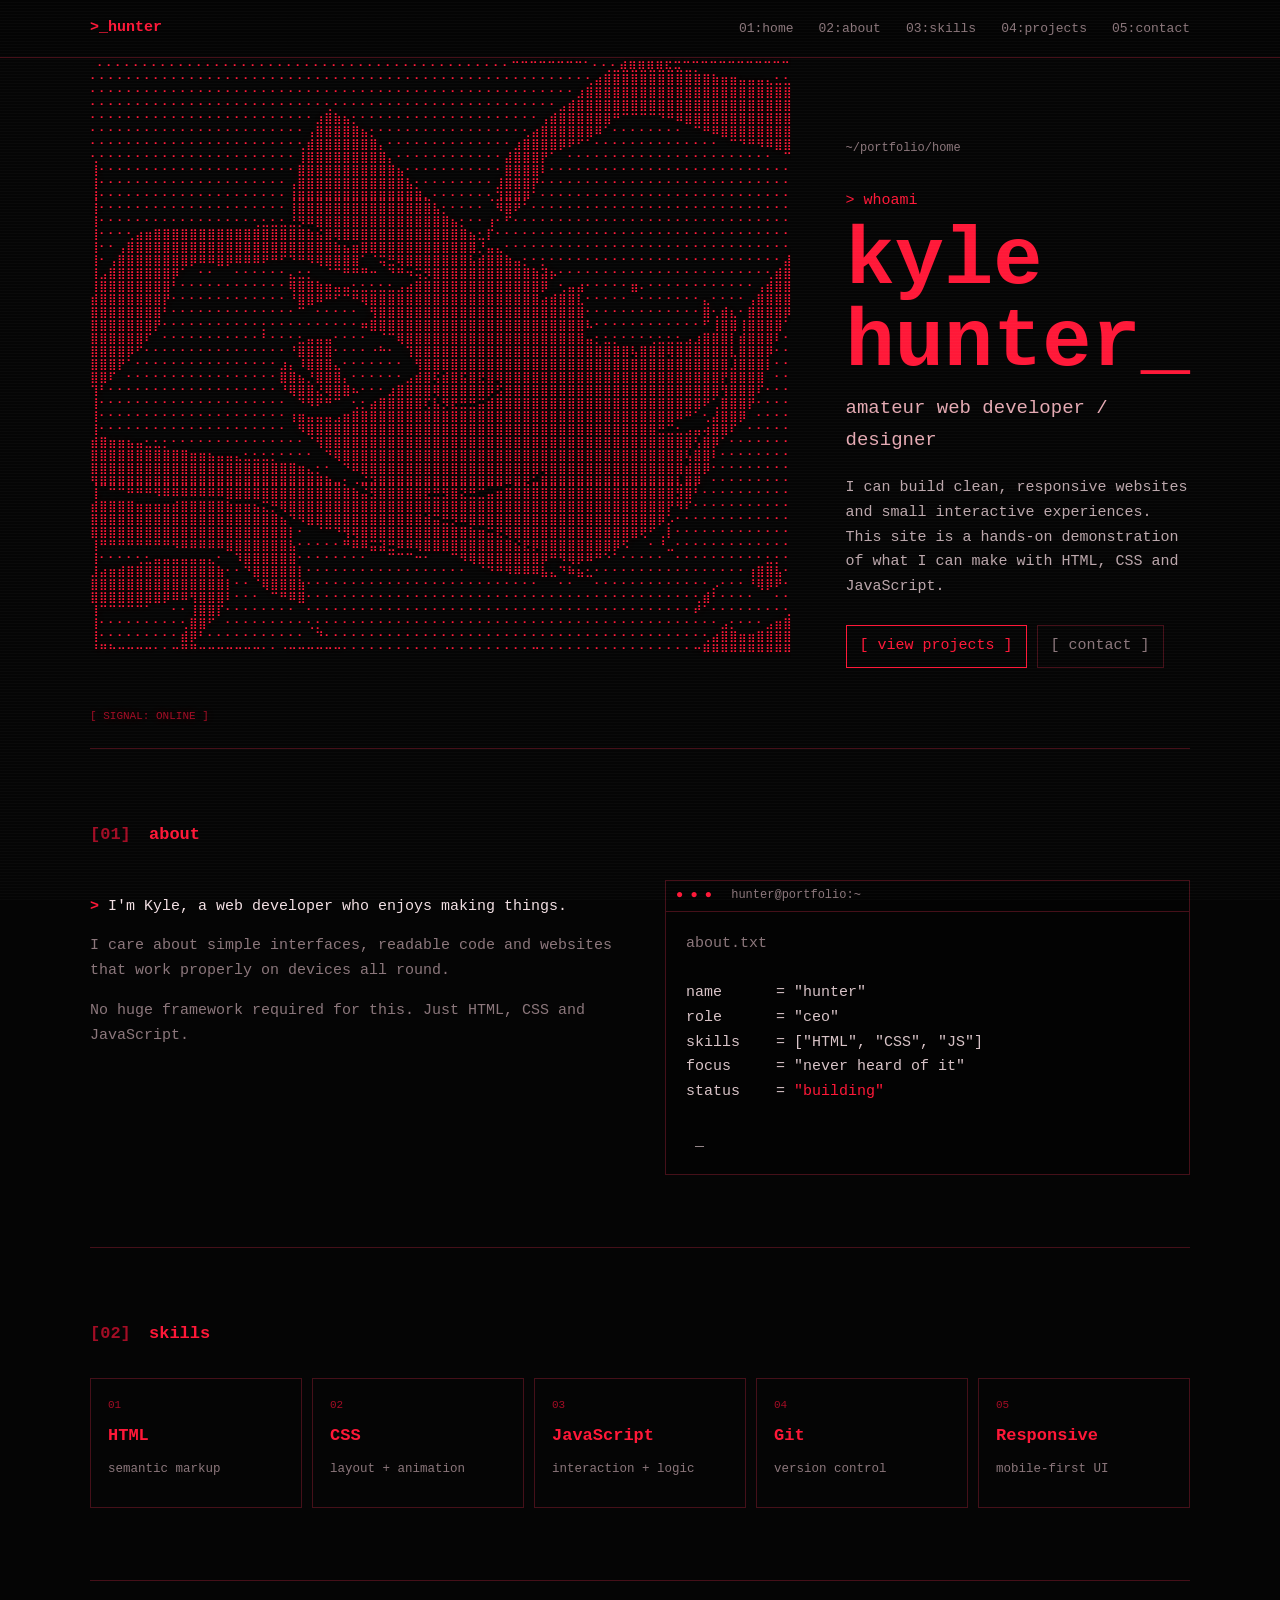
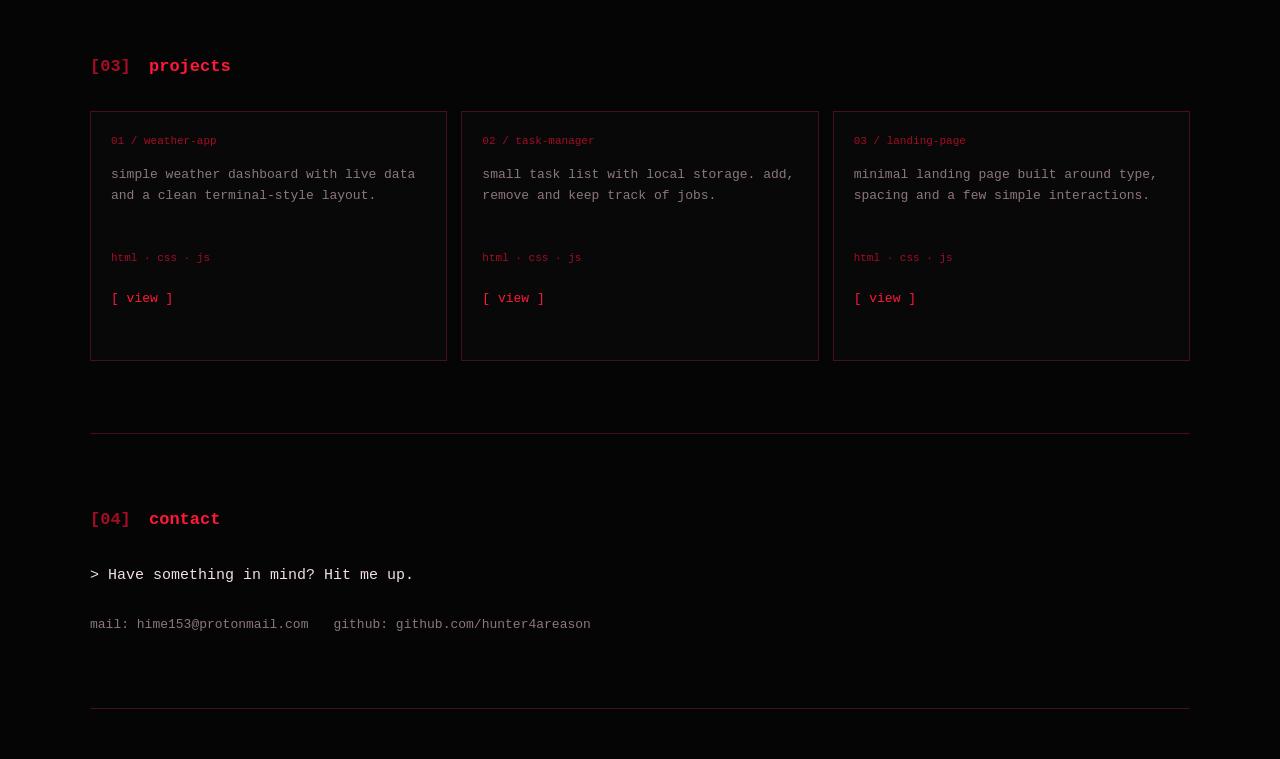
==== commit 9c80bba4: "Update project descriptions and links in index.html" ====
--- a/index.html
+++ b/index.html
@@ -124,29 +124,26 @@
       </div>
     </section>
 
-    <section id="projects" class="section">
+   <section id="projects" class="section">
       <div class="heading"><span>[03]</span> projects</div>
       <div class="projects">
         <article class="project">
-          <div class="project-top">project_01</div>
-          <h3>weather-app</h3>
-          <p>A small weather interface using an API, responsive layout and vanilla JavaScript.</p>
-          <div class="tags">html · css · javascript</div>
-          <a href="#" class="link">[ open project → ]</a>
+          <div class="project-top">01 / weather-app</div>
+          <p class="project-desc">simple weather dashboard with live data and a clean terminal-style layout.</p>
+          <div class="tags">html · css · js</div>
+          <a href="projects/weather.html" class="link">[ view ]</a>
         </article>
         <article class="project">
-          <div class="project-top">project_02</div>
-          <h3>task-manager</h3>
-          <p>A lightweight task manager with local storage and a deliberately simple UI.</p>
-          <div class="tags">html · css · javascript</div>
-          <a href="#" class="link">[ open project → ]</a>
+          <div class="project-top">02 / task-manager</div>
+          <p class="project-desc">small task list with local storage. add, remove and keep track of jobs.</p>
+          <div class="tags">html · css · js</div>
+          <a href="projects/tasks.html" class="link">[ view ]</a>
         </article>
         <article class="project">
-          <div class="project-top">project_03</div>
-          <h3>landing-page</h3>
-          <p>A fast landing page experiment focused on typography, spacing and interaction.</p>
-          <div class="tags">html · css · javascript</div>
-          <a href="#" class="link">[ open project → ]</a>
+          <div class="project-top">03 / landing-page</div>
+          <p class="project-desc">minimal landing page built around type, spacing and a few simple interactions.</p>
+          <div class="tags">html · css · js</div>
+          <a href="projects/landing.html" class="link">[ view ]</a>
         </article>
       </div>
     </section>
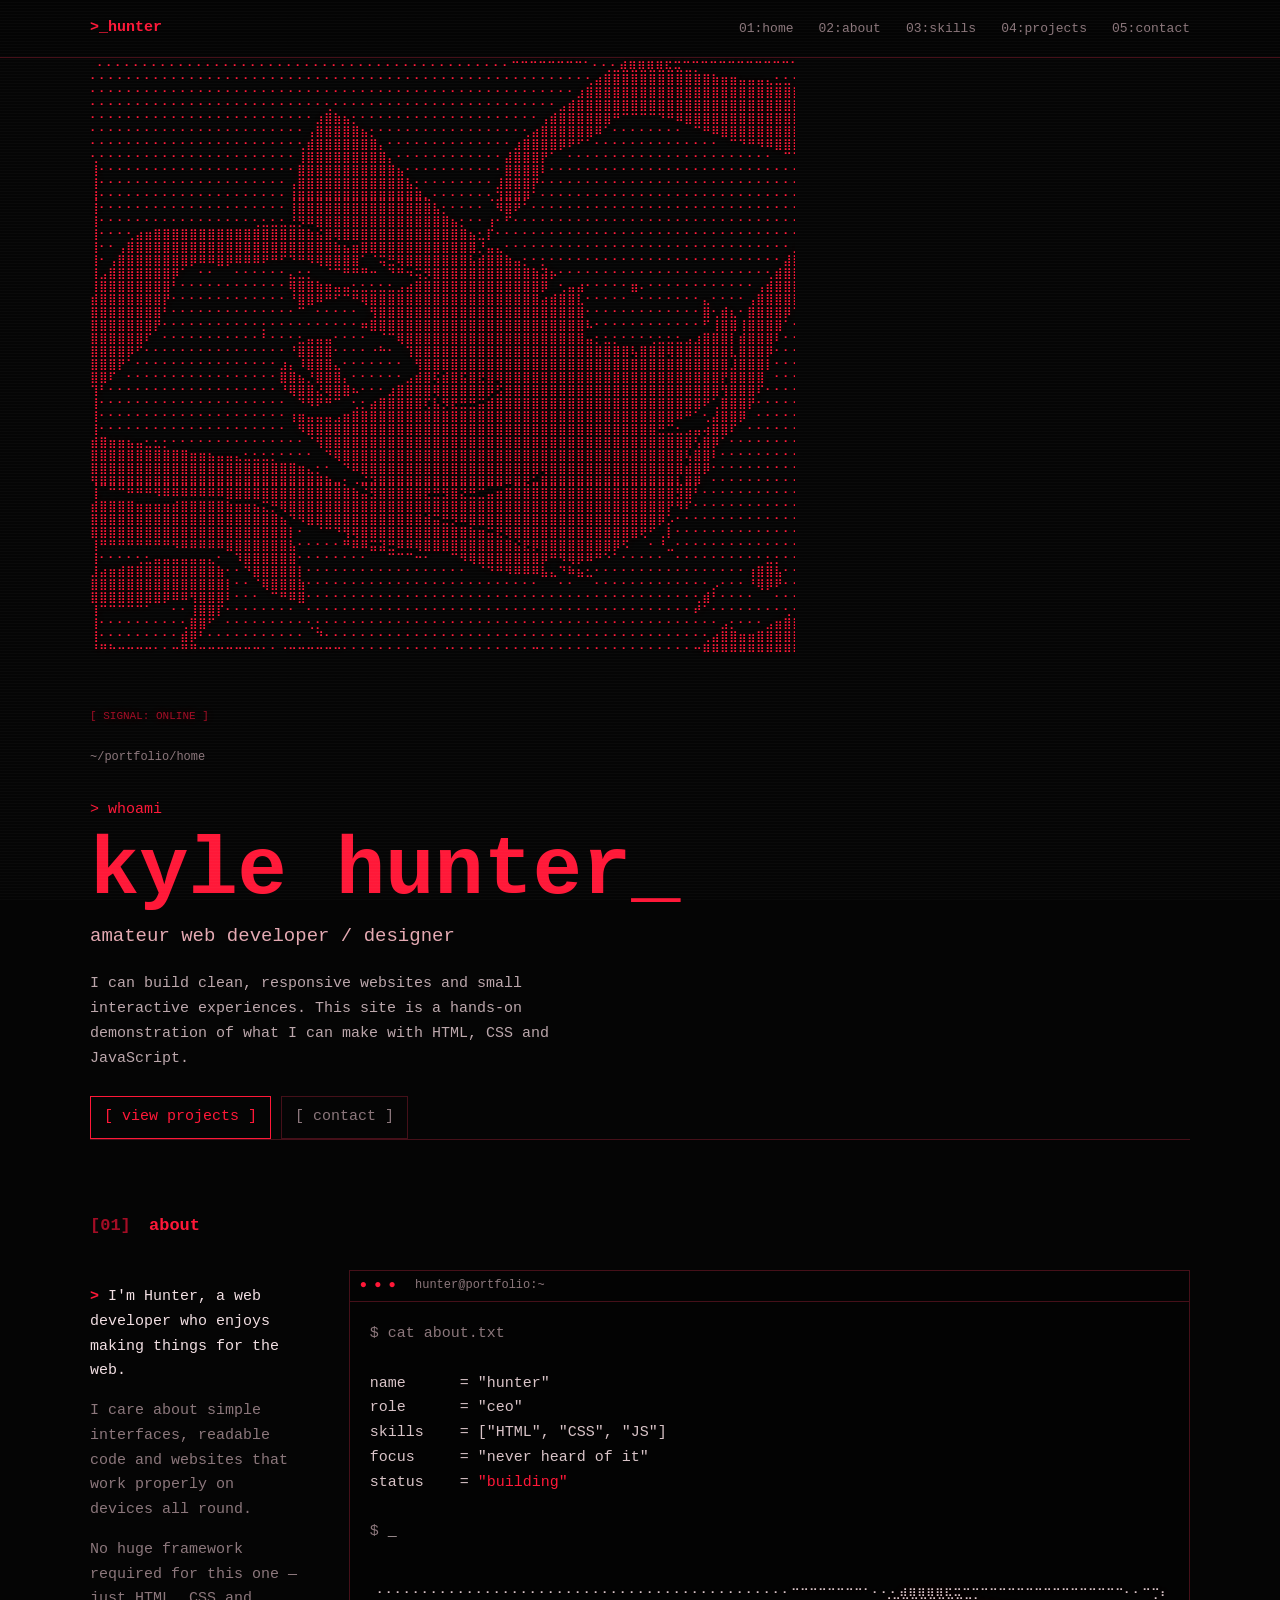
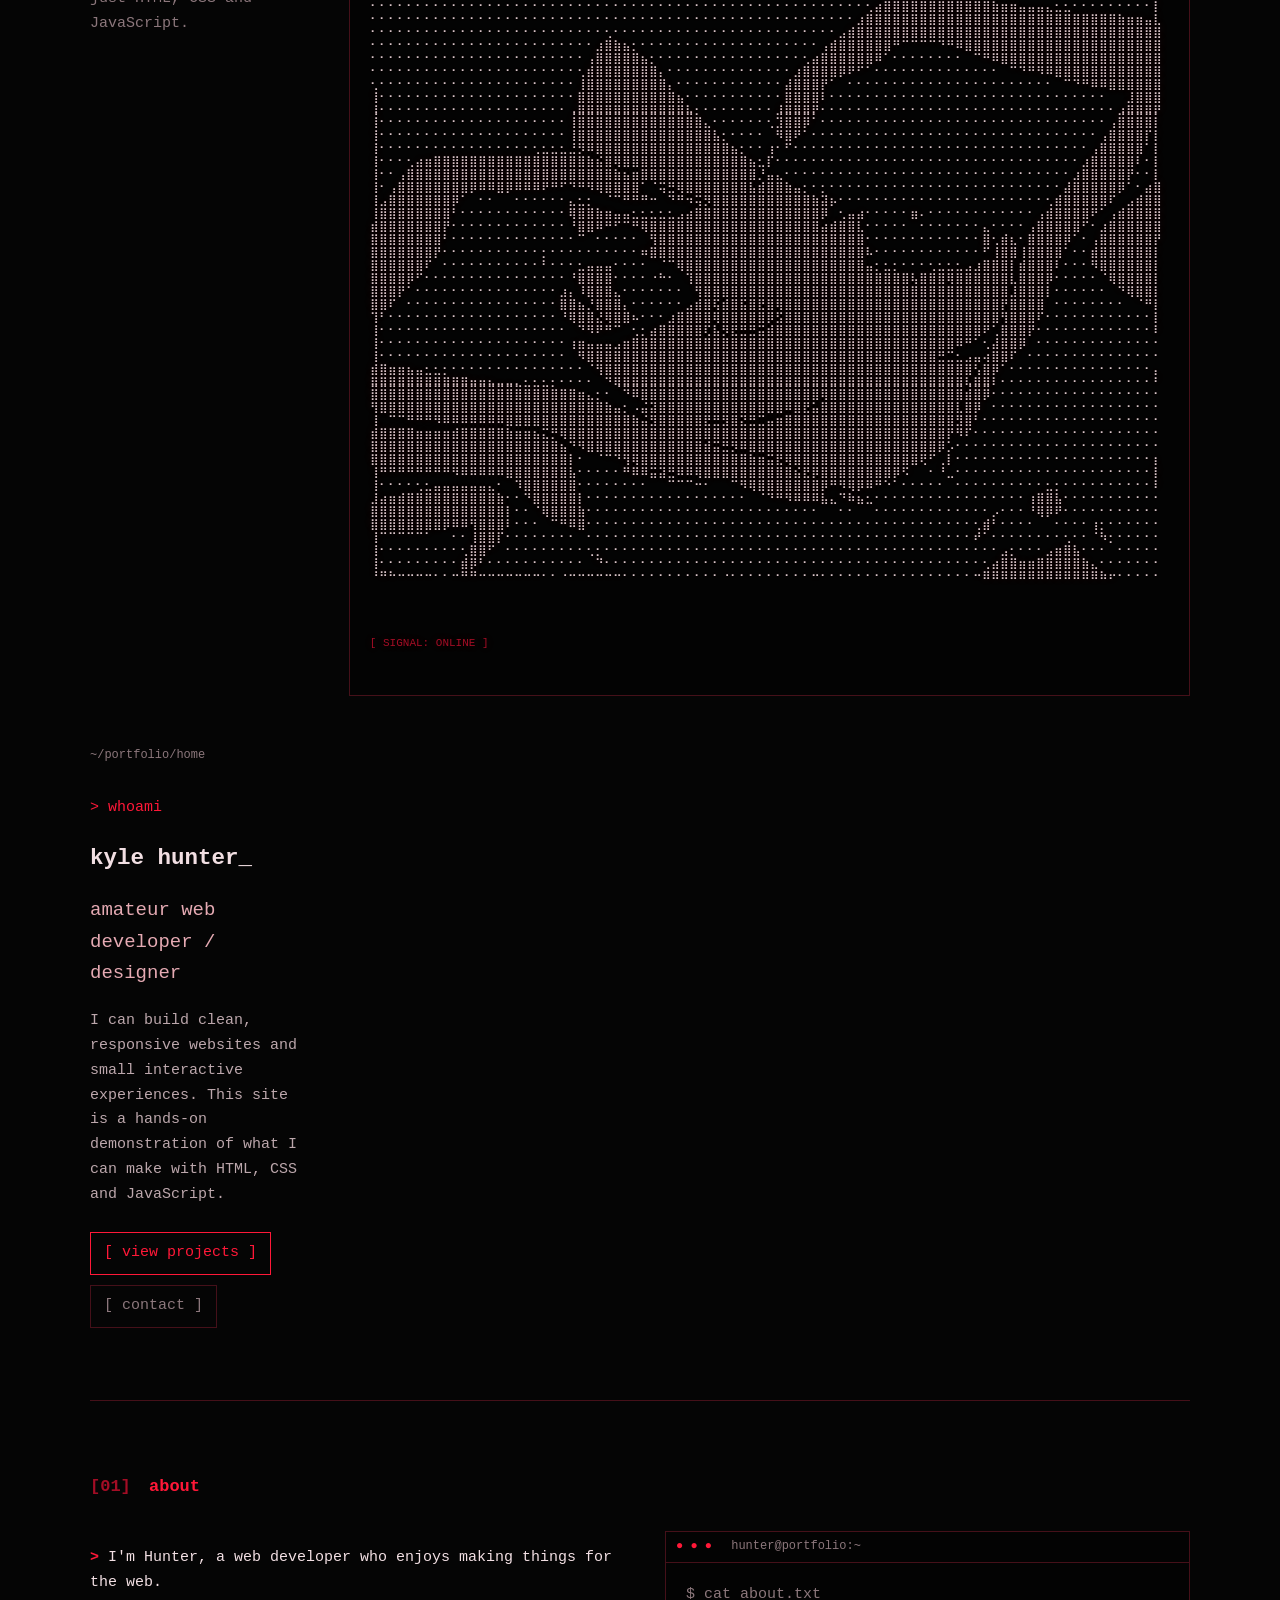
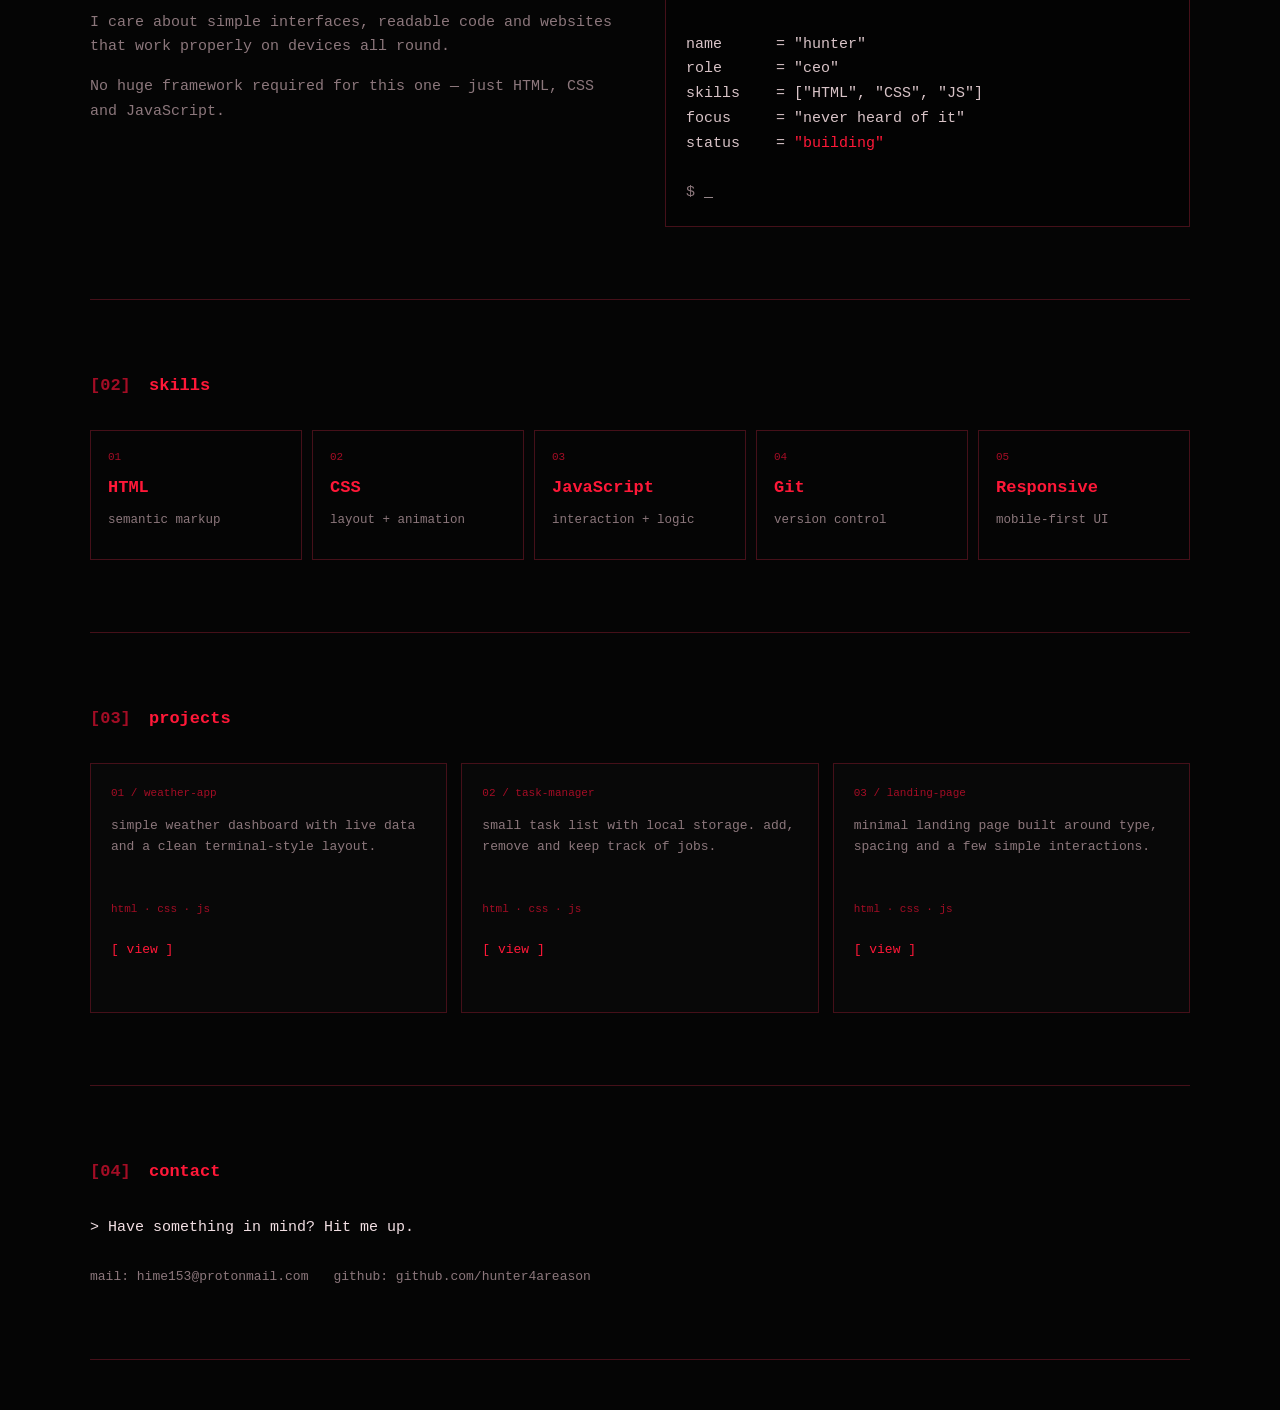
==== commit b665fe7c: "Add files via upload" ====
--- a/index.html
+++ b/index.html
@@ -25,8 +25,9 @@
   <main>
     <section id="home" class="hero">
       <div class="ascii-panel">
-<pre class="ascii">
- ⠄⠄⠄⠄⠄⠄⠄⠄⠄⠄⠄⠄⠄⠄⠄⠄⠄⠄⠄⠄⠄⠄⠄⠄⠄⠄⠄⠄⠄⠄⠄⠄⠄⠄⠄⠄⠄⠄⠄⠄⠄⠄⠄⠄⠄⠄⠒⠒⠒⠒⠒⠒⠒⠒⠂⠄⠄⠄⣴⣶⣶⣶⣶⣖⣒⠒⠒⠒⠒⠒⠒⠒⠒⠒⠒⠒⠒⠒⠒⠒⠒⠒⠒⠄⠄⠒⠒⡄
+<div class="ascii-window">
+          <div class="ascii-track">
+            <pre class="ascii"> ⠄⠄⠄⠄⠄⠄⠄⠄⠄⠄⠄⠄⠄⠄⠄⠄⠄⠄⠄⠄⠄⠄⠄⠄⠄⠄⠄⠄⠄⠄⠄⠄⠄⠄⠄⠄⠄⠄⠄⠄⠄⠄⠄⠄⠄⠄⠒⠒⠒⠒⠒⠒⠒⠒⠂⠄⠄⠄⣴⣶⣶⣶⣶⣖⣒⠒⠒⠒⠒⠒⠒⠒⠒⠒⠒⠒⠒⠒⠒⠒⠒⠒⠒⠄⠄⠒⠒⡄
 ⠄⠄⠄⠄⠄⠄⠄⠄⠄⠄⠄⠄⠄⠄⠄⠄⠄⠄⠄⠄⠄⠄⠄⠄⠄⠄⠄⠄⠄⠄⠄⠄⠄⠄⠄⠄⠄⠄⠄⠄⠄⠄⠄⠄⠄⠄⠄⠄⠄⠄⠄⠄⠄⠄⠄⠄⣠⣾⣿⣿⣿⣿⣿⣿⣿⣿⣿⣷⣶⣦⣤⣤⣀⣀⣀⡀⠄⠄⠄⠄⠄⠄⠄⠄⠄⠄⠄⡇
 ⠄⠄⠄⠄⠄⠄⠄⠄⠄⠄⠄⠄⠄⠄⠄⠄⠄⠄⠄⠄⠄⠄⠄⠄⠄⠄⠄⠄⠄⠄⠄⠄⠄⠄⠄⠄⠄⠄⠄⠄⠄⠄⠄⠄⠄⠄⠄⠄⠄⠄⠄⠄⠄⠄⢠⣾⣿⣿⣿⣿⣿⣿⣿⣿⣿⣿⣿⣿⣿⣿⣿⣿⣿⣿⣿⣿⣿⣿⣶⣶⣶⣶⣶⣦⣤⣤⣀⡇
 ⠄⠄⠄⠄⠄⠄⠄⠄⠄⠄⠄⠄⠄⠄⠄⠄⠄⠄⠄⠄⠄⠄⠄⠄⠄⠄⠄⠄⠄⠄⠄⠄⠄⠄⠄⠄⠄⠄⠄⠄⠄⠄⠄⠄⠄⠄⠄⠄⠄⠄⠄⠄⢀⣴⣿⣿⣿⣿⣿⣿⣿⣿⣿⣿⣿⣿⣿⣿⣿⣿⣿⣿⣿⣿⣿⣿⣿⣿⣿⣿⣿⣿⣿⣿⣿⣿⣿⣿
@@ -94,13 +95,13 @@
       <div class="heading"><span>[01]</span> about</div>
       <div class="split">
         <div>
-          <p><span class="prompt">&gt;</span> I'm Kyle, a web developer who enjoys making things.</p>
+          <p><span class="prompt">&gt;</span> I'm Hunter, a web developer who enjoys making things for the web.</p>
           <p class="dim">I care about simple interfaces, readable code and websites that work properly on devices all round.</p>
-          <p class="dim">No huge framework required for this. Just HTML, CSS and JavaScript.</p>
+          <p class="dim">No huge framework required for this one — just HTML, CSS and JavaScript.</p>
         </div>
         <div class="terminal-window">
           <div class="window-bar">● ● ● <span>hunter@portfolio:~</span></div>
-          <pre><span class="dim">about.txt</span>
+          <pre><span class="dim">$ cat about.txt</span>
 
 name      = "hunter"
 role      = "ceo"
@@ -108,7 +109,92 @@
 focus     = "never heard of it"
 status    = <span class="red">"building"</span>
 
-<span class="dim"></span> <span class="blink">_</span></pre>
+<span class="dim">$</span> <span class="blink">_</span></pre>
+            <pre class="ascii" aria-hidden="true"> ⠄⠄⠄⠄⠄⠄⠄⠄⠄⠄⠄⠄⠄⠄⠄⠄⠄⠄⠄⠄⠄⠄⠄⠄⠄⠄⠄⠄⠄⠄⠄⠄⠄⠄⠄⠄⠄⠄⠄⠄⠄⠄⠄⠄⠄⠄⠒⠒⠒⠒⠒⠒⠒⠒⠂⠄⠄⠄⣴⣶⣶⣶⣶⣖⣒⠒⠒⠒⠒⠒⠒⠒⠒⠒⠒⠒⠒⠒⠒⠒⠒⠒⠒⠄⠄⠒⠒⡄
+⠄⠄⠄⠄⠄⠄⠄⠄⠄⠄⠄⠄⠄⠄⠄⠄⠄⠄⠄⠄⠄⠄⠄⠄⠄⠄⠄⠄⠄⠄⠄⠄⠄⠄⠄⠄⠄⠄⠄⠄⠄⠄⠄⠄⠄⠄⠄⠄⠄⠄⠄⠄⠄⠄⠄⠄⣠⣾⣿⣿⣿⣿⣿⣿⣿⣿⣿⣷⣶⣦⣤⣤⣀⣀⣀⡀⠄⠄⠄⠄⠄⠄⠄⠄⠄⠄⠄⡇
+⠄⠄⠄⠄⠄⠄⠄⠄⠄⠄⠄⠄⠄⠄⠄⠄⠄⠄⠄⠄⠄⠄⠄⠄⠄⠄⠄⠄⠄⠄⠄⠄⠄⠄⠄⠄⠄⠄⠄⠄⠄⠄⠄⠄⠄⠄⠄⠄⠄⠄⠄⠄⠄⠄⢠⣾⣿⣿⣿⣿⣿⣿⣿⣿⣿⣿⣿⣿⣿⣿⣿⣿⣿⣿⣿⣿⣿⣿⣶⣶⣶⣶⣶⣦⣤⣤⣀⡇
+⠄⠄⠄⠄⠄⠄⠄⠄⠄⠄⠄⠄⠄⠄⠄⠄⠄⠄⠄⠄⠄⠄⠄⠄⠄⠄⠄⠄⠄⠄⠄⠄⠄⠄⠄⠄⠄⠄⠄⠄⠄⠄⠄⠄⠄⠄⠄⠄⠄⠄⠄⠄⢀⣴⣿⣿⣿⣿⣿⣿⣿⣿⣿⣿⣿⣿⣿⣿⣿⣿⣿⣿⣿⣿⣿⣿⣿⣿⣿⣿⣿⣿⣿⣿⣿⣿⣿⣿
+⠄⠄⠄⠄⠄⠄⠄⠄⠄⠄⠄⠄⠄⠄⠄⠄⠄⠄⠄⠄⠄⠄⠄⠄⠄⢠⣾⣦⣄⠄⠄⠄⠄⠄⠄⠄⠄⠄⠄⠄⠄⠄⠄⠄⠄⠄⠄⠄⠄⠄⢀⣴⣿⣿⣿⣿⣿⣿⠿⠛⠛⠛⠛⠻⠿⣿⣿⣿⣿⣿⣿⣿⣿⣿⣿⣿⣿⣿⣿⣿⣿⣿⣿⣿⣿⣿⣿⣿
+⠄⠄⠄⠄⠄⠄⠄⠄⠄⠄⠄⠄⠄⠄⠄⠄⠄⠄⠄⠄⠄⠄⠄⠄⢀⣿⣿⣿⣿⣷⣄⠄⠄⠄⠄⠄⠄⠄⠄⠄⠄⠄⠄⠄⠄⠄⠄⠄⠄⣠⣾⣿⣿⣿⣿⣿⣿⠋⠄⠄⠄⠄⠄⠄⠄⠄⠉⠛⠿⣿⣿⣿⣿⣿⣿⣿⣿⣿⣿⣿⣿⣿⣿⣿⣿⣿⣿⣿
+⠄⠄⠄⠄⠄⠄⠄⠄⠄⠄⠄⠄⠄⠄⠄⠄⠄⠄⠄⠄⠄⠄⠄⠄⣼⣿⣿⣿⣿⣿⣿⣷⡀⠄⠄⠄⠄⠄⠄⠄⠄⠄⠄⠄⠄⠄⠄⢠⣾⣿⣿⣿⣿⡿⠟⠋⠄⠄⠄⠄⠄⠄⠄⠄⠄⠄⠄⠄⠄⠄⠉⠛⠻⠿⢿⣿⣿⣿⣿⣿⣿⣿⣿⣿⣿⣿⣿⣿
+⠄⠄⠄⠄⠄⠄⠄⠄⠄⠄⠄⠄⠄⠄⠄⠄⠄⠄⠄⠄⠄⠄⠄⢸⣿⣿⣿⣿⣿⣿⣿⣿⣷⡀⠄⠄⠄⠄⠄⠄⠄⠄⠄⠄⠄⠄⣰⣿⣿⣿⡿⠋⠁⠄⠄⠄⠄⠄⠄⠄⠄⠄⠄⠄⠄⠄⠄⠄⠄⠄⠄⠄⠄⠄⠄⠄⠉⠛⠻⠿⣿⣿⣿⣿⣿⣿⣿⣿
+⢸⠄⠄⠄⠄⠄⠄⠄⠄⠄⠄⠄⠄⠄⠄⠄⠄⠄⠄⠄⠄⠄⠄⣾⣿⣿⣿⣿⣿⣿⣿⣿⣿⣷⣄⠄⠄⠄⠄⠄⠄⠄⠄⠄⠄⠄⣿⣿⣿⣿⡇⠄⠄⠄⠄⠄⠄⠄⠄⠄⠄⠄⠄⠄⠄⠄⠄⠄⠄⠄⠄⠄⠄⠄⠄⠄⠄⠄⠄⠄⠄⠄⠉⠉⢹⣿⣿⣿
+⢸⠄⠄⠄⠄⠄⠄⠄⠄⠄⠄⠄⠄⠄⠄⠄⠄⠄⠄⠄⠄⠄⢀⣿⣿⣿⣿⣿⣿⣿⣿⣿⣿⣿⣿⣆⠄⠄⠄⠄⠄⠄⠄⠄⠄⢰⣿⣿⣿⡿⠄⠄⠄⠄⠄⠄⠄⠄⠄⠄⠄⠄⠄⠄⠄⠄⠄⠄⠄⠄⠄⠄⠄⠄⠄⠄⠄⠄⠄⠄⠄⠄⠄⢠⣿⣿⣿⡿
+⢸⠄⠄⠄⠄⠄⠄⠄⠄⠄⠄⠄⠄⠄⠄⠄⠄⠄⠄⠄⠄⠄⢸⣿⣿⣿⣿⣿⣿⣿⣿⣿⣿⣿⣿⣿⣷⡀⠄⠄⠄⠄⠄⠄⠄⢻⣿⣿⣿⠃⠄⠄⠄⠄⠄⠄⠄⠄⠄⠄⠄⠄⠄⠄⠄⠄⠄⠄⠄⠄⠄⠄⠄⠄⠄⠄⠄⠄⠄⠄⠄⠄⢀⣿⣿⣿⣿⡇
+⢸⠄⠄⠄⠄⠄⠄⠄⠄⠄⠄⠄⠄⠄⠄⠄⠄⠄⠄⠄⠄⠄⢸⣿⣿⣿⣿⣿⣿⣿⣿⣿⣿⣿⣿⣿⣿⣿⣆⠄⠄⠄⠄⠄⠈⢿⣿⡿⠃⠄⠄⠄⠄⠄⠄⠄⠄⠄⠄⠄⠄⠄⠄⠄⠄⠄⠄⠄⠄⠄⠄⠄⠄⠄⠄⠄⠄⠄⠄⠄⠄⢀⣾⣿⣿⣿⡟⡇
+⢸⠄⠄⠄⠄⠄⠄⠄⠄⠄⠄⠄⠄⠄⠄⠄⠄⠄⠄⠄⠄⠄⠸⢿⣿⣿⣿⣿⣿⣿⣿⣿⣿⣿⣿⣿⣿⣿⣿⣷⣄⠄⠄⠄⢠⠄⠟⠄⠄⠄⠄⠄⠄⠄⠄⠄⠄⠄⠄⠄⠄⠄⠄⠄⠄⠄⠄⠄⠄⠄⠄⠄⠄⠄⠄⠄⠄⠄⠄⠄⢀⣾⣿⣿⣿⣿⠃⡇
+⢸⠄⠄⠄⠄⣠⣤⣶⣶⣶⣶⣶⣶⣶⣶⣶⣶⣶⣾⣿⣿⣿⣿⣷⣦⣝⣿⣿⣿⣿⣿⣿⣿⣿⣿⣿⣿⣿⣿⣿⣿⣷⣄⠄⡞⠄⠄⠄⠄⠄⠄⠄⠄⠄⠄⠄⠄⠄⠄⠄⠄⠄⠄⠄⠄⠄⠄⠄⠄⠄⠄⠄⠄⠄⠄⠄⠄⠄⠄⢠⣾⣿⣿⣿⣿⡏⠄⡇
+⢸⠄⠄⢀⣾⣿⣿⣿⣿⣿⣿⣿⣿⣿⣿⣿⣿⣿⣿⣿⣿⣿⣿⣿⣿⣿⣿⣮⣍⣭⣿⣿⣿⣿⣿⣿⣿⣿⣿⣿⣿⣿⣿⠹⣁⡀⠄⠄⠄⠄⠄⠄⠄⠄⠄⠄⠄⠄⠄⠄⠄⠄⠄⠄⠄⠄⠄⠄⠄⠄⠄⠄⠄⠄⠄⠄⠄⠄⢠⣿⣿⣿⣿⣿⡿⠄⠄⡇
+⢸⠄⢀⣾⣿⣿⣿⣿⣿⣿⣿⣿⣿⣿⣿⣿⣿⣿⣿⡿⠿⠟⠻⠿⢿⣿⣿⣿⣿⣿⠋⠙⣛⠿⣿⣿⣿⣿⣿⣿⣿⣿⣏⣵⣿⣿⣦⣀⠄⠄⠄⠄⠄⠄⠄⠄⠄⠄⠄⠄⠄⠄⠄⠄⠄⠄⠄⠄⠄⠄⠄⠄⠄⠄⠄⠄⠄⣰⣿⣿⣿⣿⣿⣿⠃⠄⣠⣷
+⢸⢀⣾⣿⣿⣿⣿⣿⣿⣿⠋⠁⠄⠄⠉⠁⠄⠄⠄⠄⠄⠄⡀⠄⠄⠈⠙⠛⠿⠿⠶⠤⠈⠻⠾⢭⣛⢿⣿⣿⣿⣿⣿⣿⣿⣿⣿⣿⣷⣦⣳⣄⠄⠄⠄⠄⠄⠄⠄⠄⠄⠄⠄⠄⠄⠄⠄⠄⠄⠄⠄⠄⠄⠄⠄⠄⣴⣿⣿⣿⣿⣿⡟⠁⢀⣴⣿⣿
+⢸⣿⣿⣿⣿⣿⣿⣿⣿⠇⠄⠄⠄⠄⠄⠄⠄⠄⠄⠄⠄⠄⣿⣿⣷⣦⣤⣀⣀⠄⠄⠄⠄⠄⢀⣠⣾⣷⣿⣿⣿⣿⣿⣿⣿⣿⣿⣿⣿⣿⣿⠁⠄⣀⣠⠄⠄⠄⠄⠄⣤⡀⠄⠄⠄⠄⠄⠄⠄⠄⠄⠄⠄⠄⢀⣼⣿⣿⣿⣿⡿⠋⢀⣴⣿⣿⣿⣿
+⣼⣿⣿⣿⣿⣿⣿⣿⡿⠄⠄⠄⠄⠄⠄⠄⠄⠄⠄⠄⠄⠄⠸⣿⣿⣿⠿⠟⠛⠿⣿⣿⣿⣿⣿⣿⣿⣿⣿⣿⣿⣿⣿⣿⣿⣿⣿⣿⣿⣿⣡⣴⣾⣿⡏⠄⠄⠄⠄⠄⠉⠄⠄⠄⠄⠄⠄⠄⡀⠄⠄⠄⠄⢀⣾⣿⣿⣿⣿⠟⠄⢠⣾⣿⣿⣿⣿⣿
+⣿⣿⣿⣿⣿⣿⣿⣿⠇⠄⠄⠄⠄⠄⠄⠄⠄⠄⠄⠄⠄⠄⠄⠛⠉⠄⠄⠄⠄⠄⠈⢿⣿⣿⣿⣿⣿⣿⣿⣿⣿⣿⣿⣿⣿⣿⣿⣿⣿⣿⣿⣿⣿⣿⣿⠄⠄⠄⠄⠄⠄⠄⠄⠄⠄⠄⠄⠄⣿⠄⣴⡄⠄⣾⣿⣿⣿⣿⠋⠄⢀⣿⣿⣿⣿⣿⣿⡿
+⣿⣿⣿⣿⣿⣿⣿⡿⠄⠄⠄⠄⠄⠄⠄⠄⠄⠄⠄⠄⠄⠄⠄⠄⠄⠄⠄⠄⠄⠄⣤⣾⣿⣿⣿⣿⣿⣿⣿⣿⣿⣿⣿⣿⣿⣿⣿⣿⣿⣿⣿⣿⣿⣿⣿⣆⠄⠄⠄⠄⠄⠄⠄⠄⠄⠄⠄⠄⠟⢸⣿⣿⢰⣿⣿⣿⣿⠃⠄⠄⣼⣿⣿⣿⣿⣿⣿⡇
+⣿⣿⣿⣿⣿⣿⡟⠁⠄⠄⠄⠄⠄⠄⠄⠄⠄⠄⠄⠇⠄⠄⠄⠄⣀⣀⣀⠄⠄⠄⠄⠉⠙⠛⣿⣿⣿⣿⣿⣿⣿⣿⣿⣿⣿⣿⣿⣿⣿⣿⣿⣿⣿⣿⣿⣀⠄⠄⠄⠄⠄⠄⠄⠄⠄⠄⢀⢠⣶⣾⣿⡏⣼⣿⣿⣿⡏⠄⠄⠄⢿⣿⣿⣿⣿⣿⣿⡇
+⣿⣿⣿⣿⣿⠟⠄⠄⠄⠄⠄⠄⠄⠄⠄⠄⠄⠄⠄⠄⠄⠄⠰⣿⣿⣿⣿⠄⠄⠄⠄⠠⠦⠄⠈⢻⣿⣿⣿⣿⣿⣿⣿⣿⣿⣿⣿⣿⣿⣿⣿⣿⣿⣿⣿⣿⣷⣿⣷⣶⣆⣶⣾⣿⣿⣿⣿⣿⣿⣿⣿⡇⣿⣿⣿⣿⠄⠄⠄⠄⠄⠙⣿⣿⣿⣿⣿⡇
+⣿⣿⣿⡿⠃⠄⠄⠄⠄⠄⠄⠄⠄⠄⠄⠄⠄⠄⠄⠄⠄⢠⡀⢹⣿⣿⣿⡀⠄⠄⠄⠄⠄⠄⠄⠈⢿⣿⣿⣿⣿⣿⣿⣿⣿⣿⣿⣿⣿⣿⣿⣿⣿⣿⣿⣿⣿⣿⣿⣿⣾⣿⣿⣿⣾⣿⣿⣿⣿⣿⣿⢹⣿⣿⣿⡇⠄⠄⠄⠄⠄⠄⠈⠻⣿⣿⣿⡇
+⣿⣿⡟⠁⠄⠄⠄⠄⠄⠄⠄⠄⠄⠄⠄⠄⠄⠄⠄⠄⠄⣿⣷⣄⠹⣿⣿⣿⡀⠄⠄⠄⠄⠄⠄⢀⣼⣿⣟⣽⣿⣟⣿⡿⣿⣿⣿⣿⣿⣿⣿⣿⣿⣿⣿⣿⣿⣿⣿⣿⣿⣿⣿⣿⣿⣿⣿⣿⣿⣿⡿⣿⣿⣿⣿⠁⠄⠄⠄⠄⠄⠄⠄⠄⠈⠙⠿⡇
+⢻⠏⠄⠄⠄⠄⠄⠄⠄⠄⠄⠄⠄⠄⠄⠄⠄⠄⠄⠄⠄⠹⣿⣿⣷⡹⣿⣿⣷⣄⠄⠄⠄⢠⣶⣿⣿⣿⣾⣿⣿⣿⣿⣿⣿⢞⣿⣿⣿⣿⣿⣿⣿⣿⣿⣿⣿⣿⣿⣿⣿⣿⣿⣿⣿⣿⣿⣿⣿⣿⢷⣿⣿⣿⡟⠄⠄⠄⠄⠄⠄⠄⠄⠄⠄⠄⠄⡇
+⢸⠄⠄⠄⠄⠄⠄⠄⠄⠄⠄⠄⠄⠄⠄⠄⠄⠄⠄⠄⠄⠄⠈⠻⢿⡿⠾⠛⠉⠄⠄⣠⣶⣿⣿⣿⣿⡟⣎⢿⡿⠿⠿⣛⣵⣿⣿⣿⣿⣿⣿⣿⣿⣿⣿⣿⣿⣿⣿⣿⣿⣿⣿⣿⣿⣿⣿⣿⡿⠋⣾⣿⣿⡿⠄⠄⠄⠄⠄⠄⠄⠄⠄⠄⠄⠄⠄⡇
+⢸⠄⠄⠄⠄⠄⠄⠄⠄⠄⠄⠄⠄⠄⠄⠄⠄⠄⠄⠄⠄⠄⢠⣤⣀⣀⣀⢀⣤⣾⣷⣿⣿⣿⣿⣿⣿⣾⣿⣷⣿⣿⣿⣿⣿⣿⣿⣿⣿⣿⣿⣿⣿⣿⣿⣿⣿⣿⣿⣿⣿⣿⣿⣿⣿⣿⠿⠋⠄⣸⣿⣿⣿⠁⠄⠄⠄⠄⠄⠄⠄⠄⠄⠄⠄⠄⠄⠄
+⢸⠄⠄⠄⠄⠄⠄⠄⠄⠄⠄⠄⠄⠄⠄⠄⠄⠄⠄⠄⠄⠄⠈⢿⣿⣿⣿⣿⣿⣿⣿⣿⣿⣿⣿⣿⣿⣿⣿⣿⣿⣿⣿⣿⣿⣿⣿⣿⣿⣿⣿⣿⣿⣿⣿⣿⣿⣿⣿⣿⣿⣿⣿⠿⠛⠄⢀⣀⣨⣿⣿⡟⠁⠄⠄⠄⠄⠄⠄⠄⠄⠄⠄⠄⠄⠄⠄⠄
+⣼⣶⣤⣤⣄⣀⠄⠄⠄⠄⠄⠄⠄⠄⠄⠄⠄⠄⠄⠄⠄⠄⠄⠄⠙⢿⣿⣿⣿⣿⣿⣿⣿⣿⣿⣿⣿⣿⣿⣿⣿⣿⣿⣿⣿⣿⣿⣿⣿⣿⣿⣿⣿⣿⣿⣿⣿⣿⣿⣿⣿⣿⣿⣿⣿⣿⣿⢏⣾⣿⠋⠄⠄⠄⠄⠄⠄⠄⠄⠄⠄⠄⠄⠄⠄⠄⠄⡀
+⣿⣿⣿⣿⣿⣿⣿⣿⣷⣶⣶⣤⣤⣄⣀⣀⡀⠄⠄⠄⠄⠄⠄⠄⠄⠈⠻⣿⣿⣿⣿⣿⣿⣿⣿⣿⣿⣿⣿⣿⣿⣿⣿⣿⣿⣿⣿⣿⣿⣿⣿⣿⣿⣿⣿⣿⣿⣿⣿⣿⣿⣿⣿⣿⣿⣿⣏⣾⣿⡇⠄⠄⠄⠄⠄⠄⠄⠄⠄⠄⠄⠄⠄⠄⠄⠄⠄⠇
+⣿⣿⣿⣿⣿⣿⣿⣿⣿⣿⣿⣿⣿⣿⣿⣿⣿⣿⣿⣿⣷⣶⣶⣤⡀⠄⠄⠈⠻⣿⣿⣿⣿⣿⣿⣿⣿⣿⣿⣿⣿⣿⣿⣿⣿⣿⣿⣿⣿⣿⣿⣿⣿⣿⣿⣿⣿⣿⣿⣿⣿⣿⣿⣿⣿⣿⣼⣿⣿⠄⠄⠄⠄⠄⠄⠄⠄⠄⠄⠄⠄⠄⠄⠄⠄⠄⠄⠄
+⢿⣿⣿⣿⣿⣿⣿⣿⣿⣿⣿⣿⣿⣿⣿⣿⣿⣿⣿⣿⣿⣿⣿⣿⣿⣷⣦⣀⠄⢀⣙⣻⣿⣿⣿⣿⣿⣿⣿⣿⣿⣿⣿⣿⣿⣿⣿⣿⡿⣋⣾⣿⣿⣿⣿⣿⣿⣿⣿⣿⣿⣿⣿⣿⣿⡏⣿⣿⠁⠄⠄⠄⠄⠄⠄⠄⠄⠄⠄⠄⠄⠄⠄⠄⠄⠄⠄⠄
+⢸⠉⠛⠛⠿⠿⠿⢿⣿⣿⣿⣿⣿⣿⣿⣿⣿⣿⣿⣿⣿⣿⣿⣿⣿⣿⣿⣿⣷⣦⣙⢿⣿⣿⣿⣿⣿⡿⠿⢿⣿⡻⠿⠛⣉⣭⣶⣿⣿⣿⣿⣿⣿⣿⣿⣿⣿⣿⣿⣿⣿⣿⣿⣿⣿⢿⣿⠇⠄⠄⠄⠄⠄⠄⠄⠄⠄⠄⠄⠄⠄⠄⠄⠄⠄⠄⠄⠄
+⣼⣶⣶⣶⣶⣤⣤⣤⣤⣴⣶⣶⣶⣶⣶⣯⣭⣭⣍⡛⠿⣿⣿⣿⣿⣿⣿⣿⣿⣿⣿⣿⣿⣿⣿⣿⣿⣿⣿⣿⣿⣿⣿⣿⣿⣿⣿⣿⣿⣿⣿⣿⣿⣿⣿⣿⣿⣿⣿⣿⣿⣿⣿⣿⡿⢿⡟⠄⠄⠄⠄⠄⠄⠄⠄⠄⠄⠄⠄⠄⠄⠄⠄⠄⠄⠄⠄⠄
+⣿⣿⣿⣿⣿⣿⣿⣿⣿⣿⣿⣿⣿⣿⣿⣿⣿⣿⣿⣿⣷⣌⠻⢿⣿⣿⣿⣿⣿⣿⣿⣿⣿⣿⣿⣿⣿⣽⣛⠿⢿⣿⣿⣿⣿⣿⣿⣿⣿⣿⣿⣿⣿⣿⣿⣿⣿⣿⣿⣿⣿⣿⣿⣿⢃⠄⠄⠄⠄⠄⠄⠄⠄⠄⠄⠄⠄⠄⠄⠄⠄⠄⠄⠄⠄⠄⠄⠄
+⣿⣿⣿⣿⣿⣿⣿⣿⣿⣿⣿⣿⣿⣿⣿⣿⣿⣿⣿⣿⣿⣿⡆⠄⠉⠙⠛⠻⢿⣿⣿⣿⣿⣿⣿⣿⣿⣿⣿⣿⣷⣶⣯⣭⣛⡿⣿⣿⣿⣿⣿⣿⣿⣿⣿⣿⣿⣿⣿⣿⣿⡿⠟⠁⡇⠄⠄⠄⠄⠄⠄⠄⠄⠄⠄⠄⠄⠄⠄⠄⠄⠄⠄⠄⠄⠄⠄⡄
+⢹⠿⠿⠿⠿⠿⠿⠿⠿⢿⣿⣿⣿⣿⣿⣿⣿⣿⣿⣿⣿⣿⣇⠄⠄⠄⠄⠄⠾⣾⣿⣛⣻⠿⣿⣿⣿⣿⣿⣿⣿⣿⣿⣿⣿⣿⣾⣝⡿⣿⣿⣿⣿⣿⣿⣿⣿⣿⣿⢟⠉⠈⠄⠸⠁⠄⠄⠄⠄⠄⠄⠄⠄⠄⠄⠄⠄⠄⠄⠄⠄⠄⠄⠄⠄⠄⠄⡇
+⢸⠄⠄⠄⠄⠄⠄⣀⣀⣀⣀⣀⣀⡀⠄⠉⢻⣿⣿⣿⣿⣿⣿⠄⠄⠄⠄⠄⠄⠄⠄⠉⠉⠛⠒⠒⠬⠍⠉⠉⠛⢿⣿⣿⣿⣿⣿⣿⣿⣷⣿⠿⢿⣿⣿⣿⠿⠫⠃⠄⠄⠄⠄⠄⠉⠄⠄⠄⠄⠄⠄⠄⠄⠄⠄⠄⠄⠄⠄⠄⠄⠄⠄⠄⠄⠄⠄⡇
+⢸⣠⣤⣴⣶⣾⣿⣿⣿⣿⣿⣿⣿⣿⣦⠄⠄⠻⣿⣿⣿⣿⣿⡆⠄⠄⠄⠄⠄⠄⠄⠄⠄⠄⠄⠄⠄⠄⠄⠄⠄⠄⠈⠙⠻⠿⢿⣿⣿⣿⣇⡀⠲⣮⣅⠄⠄⠄⠄⠄⠄⠄⠄⠄⠄⠄⠄⠄⠄⠄⠄⠄⠄⢠⣶⣿⣇⠄⠄⠄⠄⠄⠄⠄⠄⠄⠄⠄
+⣿⣿⣿⣿⣿⣿⣿⣿⣿⣿⣿⣿⣿⣿⣿⡆⠄⠄⠙⣿⣿⣿⣿⣧⠄⠄⠄⠄⠄⠄⠄⠄⠄⠄⠄⠄⠄⠄⠄⠄⠄⠄⠄⠄⠄⠄⠄⠄⠄⠄⠉⠉⠄⠄⠉⠉⠄⠄⠄⠄⠄⠄⠄⠄⠄⠄⠄⠄⠄⢀⠄⠄⠄⠸⣿⣿⡿⠄⠄⠄⠄⠄⠄⠄⠄⠄⠄⠄
+⣿⣿⣿⣿⣿⣿⣿⣿⣿⣿⣿⢿⣿⣿⣿⡇⠄⠄⠄⠈⠛⠿⣿⣿⠄⠄⠄⠄⠄⠄⠄⠄⠄⠄⠄⠄⠄⠄⠄⠄⠄⠄⠄⠄⠄⠄⠄⠄⠄⠄⠄⠄⠄⠄⠄⠄⠄⠄⠄⠄⠄⠄⠄⠄⠄⠄⠄⠄⣴⠇⠄⠄⠄⠄⠈⠁⠄⠄⠄⠄⢠⠄⠄⠄⠄⠄⠄⠄
+⢹⠛⠛⠛⠛⠛⠋⠉⠁⠄⠄⢸⣿⣿⡟⠄⠄⠄⠄⠄⠄⠄⠄⠉⠄⠄⠄⠄⠄⠄⠄⠄⠄⠄⠄⠄⠄⠄⠄⠄⠄⠄⠄⠄⠄⠄⠄⠄⠄⠄⠄⠄⠄⠄⠄⠄⠄⠄⠄⠄⠄⠄⠄⠄⠄⠄⠄⡼⠋⠄⠄⠄⠄⠄⠄⠄⠄⠄⠄⠄⠘⢧⠄⠄⠄⠄⠄⠄
+⢸⠄⠄⠄⠄⠄⠄⠄⠄⠄⠄⣾⣿⠟⠁⠄⠄⠄⠄⠄⠄⠄⠄⠄⠄⠄⠄⠄⠄⠄⠄⠄⠄⠄⠄⠄⠄⠄⠄⠄⠄⠄⠄⠄⠄⠄⠄⠄⠄⠄⠄⠄⠄⠄⠄⠄⠄⠄⠄⠄⠄⠄⠄⠄⠄⠄⠄⠄⠄⠄⢀⠄⠄⠄⠄⢀⣤⣾⣆⠄⠄⠄⠁⠄⠄⠄⠄⠄
+⢸⠄⠄⠄⠄⠄⠄⠄⠄⠄⣼⣿⠏⠄⠄⠄⠄⠄⠄⠄⠄⠄⠄⠄⠈⠳⠄⠄⠄⠄⠄⠄⠄⠄⠄⠄⠄⠄⠄⠄⠄⠄⠄⠄⠄⠄⠄⠄⠄⠄⠄⠄⠄⠄⠄⠄⠄⠄⠄⠄⠄⠄⠄⠄⠄⠄⠄⠄⠄⣠⣿⣷⣤⣤⣶⣿⣿⣿⣿⣦⡀⠄⠄⠄⠄⠄⠄⠄
+⠸⠶⠦⠤⠤⠤⠤⠄⠄⠤⠿⠷⠤⠤⠤⠤⠤⠤⠤⠄⠄⠠⠤⠤⠤⠤⠤⠤⠄⠄⠄⠄⠄⠄⠄⠄⠄⠄⠄⠠⠄⠄⠄⠄⠄⠄⠄⠄⠄⠤⠄⠄⠄⠄⠄⠄⠄⠄⠄⠄⠄⠄⠄⠄⠄⠄⠄⠤⣾⣿⣿⣿⣿⣿⣿⣿⣿⣿⣿⣿⣿⣦⡤⠄⠄⠄⠄⠄
+
+
+        <div class="ascii-label">[ SIGNAL: ONLINE ]</div>
+      </div>
+
+      <div class="hero-copy">
+        <div class="path">~/portfolio/home</div>
+        <p class="eyebrow">&gt; whoami</p>
+        <h1>kyle hunter<span class="blink">_</span></h1>
+        <p class="role">amateur web developer / designer</p>
+        <p class="copy">I can build clean, responsive websites and small interactive experiences. This site is a hands-on demonstration of what I can make with HTML, CSS and JavaScript.</p>
+        <div class="actions">
+          <a class="btn" href="#projects">[ view projects ]</a>
+          <a class="btn ghost" href="#contact">[ contact ]</a>
+        </div>
+      </div>
+    </section>
+
+    <section id="about" class="section">
+      <div class="heading"><span>[01]</span> about</div>
+      <div class="split">
+        <div>
+          <p><span class="prompt">&gt;</span> I'm Hunter, a web developer who enjoys making things for the web.</p>
+          <p class="dim">I care about simple interfaces, readable code and websites that work properly on devices all round.</p>
+          <p class="dim">No huge framework required for this one — just HTML, CSS and JavaScript.</p>
+        </div>
+        <div class="terminal-window">
+          <div class="window-bar">● ● ● <span>hunter@portfolio:~</span></div>
+          <pre><span class="dim">$ cat about.txt</span>
+
+name      = "hunter"
+role      = "ceo"
+skills    = ["HTML", "CSS", "JS"]
+focus     = "never heard of it"
+status    = <span class="red">"building"</span>
+
+<span class="dim">$</span> <span class="blink">_</span></pre>
+          </div>
+        </div>
         </div>
       </div>
     </section>
@@ -124,7 +210,7 @@
       </div>
     </section>
 
-   <section id="projects" class="section">
+    <section id="projects" class="section">
       <div class="heading"><span>[03]</span> projects</div>
       <div class="projects">
         <article class="project">
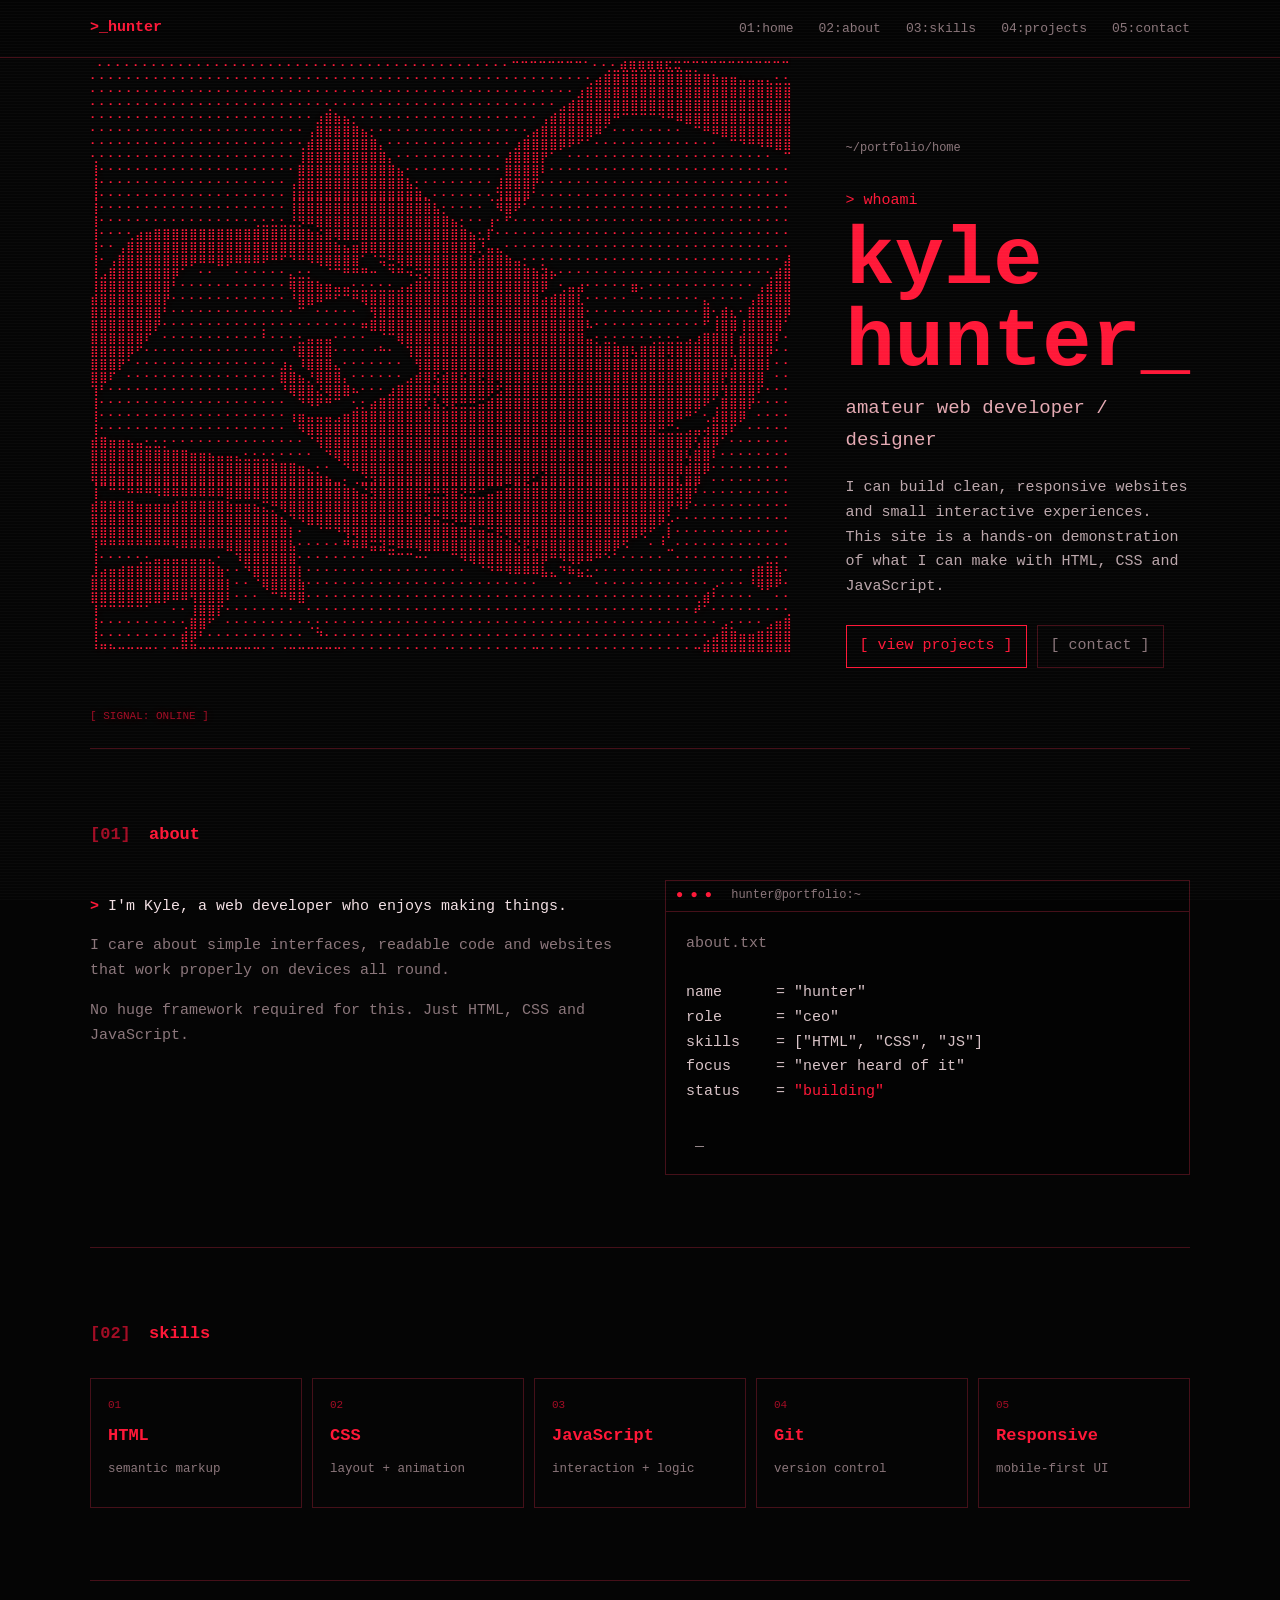
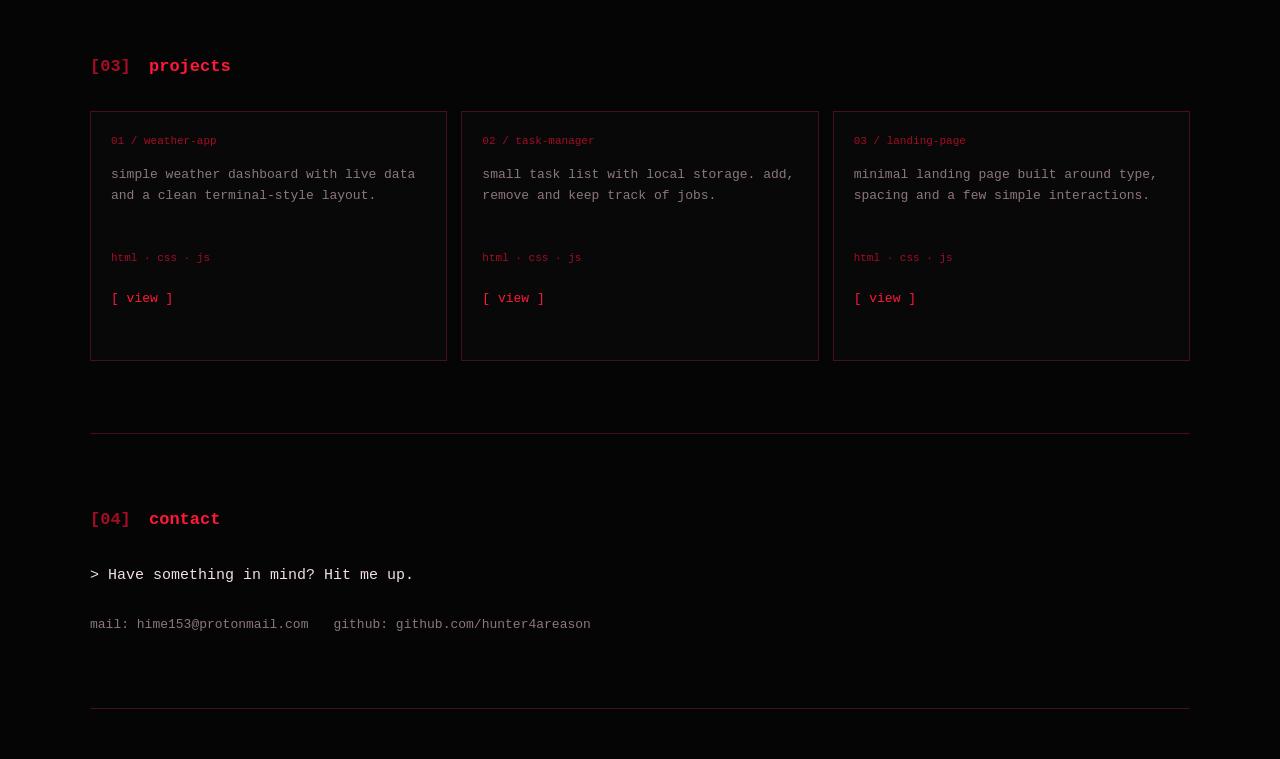
==== commit 9cfd0390: "Update project links to include 'project/' prefix" ====
--- a/index.html
+++ b/index.html
@@ -25,9 +25,8 @@
   <main>
     <section id="home" class="hero">
       <div class="ascii-panel">
-<div class="ascii-window">
-          <div class="ascii-track">
-            <pre class="ascii"> ⠄⠄⠄⠄⠄⠄⠄⠄⠄⠄⠄⠄⠄⠄⠄⠄⠄⠄⠄⠄⠄⠄⠄⠄⠄⠄⠄⠄⠄⠄⠄⠄⠄⠄⠄⠄⠄⠄⠄⠄⠄⠄⠄⠄⠄⠄⠒⠒⠒⠒⠒⠒⠒⠒⠂⠄⠄⠄⣴⣶⣶⣶⣶⣖⣒⠒⠒⠒⠒⠒⠒⠒⠒⠒⠒⠒⠒⠒⠒⠒⠒⠒⠒⠄⠄⠒⠒⡄
+<pre class="ascii">
+ ⠄⠄⠄⠄⠄⠄⠄⠄⠄⠄⠄⠄⠄⠄⠄⠄⠄⠄⠄⠄⠄⠄⠄⠄⠄⠄⠄⠄⠄⠄⠄⠄⠄⠄⠄⠄⠄⠄⠄⠄⠄⠄⠄⠄⠄⠄⠒⠒⠒⠒⠒⠒⠒⠒⠂⠄⠄⠄⣴⣶⣶⣶⣶⣖⣒⠒⠒⠒⠒⠒⠒⠒⠒⠒⠒⠒⠒⠒⠒⠒⠒⠒⠒⠄⠄⠒⠒⡄
 ⠄⠄⠄⠄⠄⠄⠄⠄⠄⠄⠄⠄⠄⠄⠄⠄⠄⠄⠄⠄⠄⠄⠄⠄⠄⠄⠄⠄⠄⠄⠄⠄⠄⠄⠄⠄⠄⠄⠄⠄⠄⠄⠄⠄⠄⠄⠄⠄⠄⠄⠄⠄⠄⠄⠄⠄⣠⣾⣿⣿⣿⣿⣿⣿⣿⣿⣿⣷⣶⣦⣤⣤⣀⣀⣀⡀⠄⠄⠄⠄⠄⠄⠄⠄⠄⠄⠄⡇
 ⠄⠄⠄⠄⠄⠄⠄⠄⠄⠄⠄⠄⠄⠄⠄⠄⠄⠄⠄⠄⠄⠄⠄⠄⠄⠄⠄⠄⠄⠄⠄⠄⠄⠄⠄⠄⠄⠄⠄⠄⠄⠄⠄⠄⠄⠄⠄⠄⠄⠄⠄⠄⠄⠄⢠⣾⣿⣿⣿⣿⣿⣿⣿⣿⣿⣿⣿⣿⣿⣿⣿⣿⣿⣿⣿⣿⣿⣿⣶⣶⣶⣶⣶⣦⣤⣤⣀⡇
 ⠄⠄⠄⠄⠄⠄⠄⠄⠄⠄⠄⠄⠄⠄⠄⠄⠄⠄⠄⠄⠄⠄⠄⠄⠄⠄⠄⠄⠄⠄⠄⠄⠄⠄⠄⠄⠄⠄⠄⠄⠄⠄⠄⠄⠄⠄⠄⠄⠄⠄⠄⠄⢀⣴⣿⣿⣿⣿⣿⣿⣿⣿⣿⣿⣿⣿⣿⣿⣿⣿⣿⣿⣿⣿⣿⣿⣿⣿⣿⣿⣿⣿⣿⣿⣿⣿⣿⣿
@@ -95,13 +94,13 @@
       <div class="heading"><span>[01]</span> about</div>
       <div class="split">
         <div>
-          <p><span class="prompt">&gt;</span> I'm Hunter, a web developer who enjoys making things for the web.</p>
+          <p><span class="prompt">&gt;</span> I'm Kyle, a web developer who enjoys making things.</p>
           <p class="dim">I care about simple interfaces, readable code and websites that work properly on devices all round.</p>
-          <p class="dim">No huge framework required for this one — just HTML, CSS and JavaScript.</p>
+          <p class="dim">No huge framework required for this. Just HTML, CSS and JavaScript.</p>
         </div>
         <div class="terminal-window">
           <div class="window-bar">● ● ● <span>hunter@portfolio:~</span></div>
-          <pre><span class="dim">$ cat about.txt</span>
+          <pre><span class="dim">about.txt</span>
 
 name      = "hunter"
 role      = "ceo"
@@ -109,92 +108,7 @@
 focus     = "never heard of it"
 status    = <span class="red">"building"</span>
 
-<span class="dim">$</span> <span class="blink">_</span></pre>
-            <pre class="ascii" aria-hidden="true"> ⠄⠄⠄⠄⠄⠄⠄⠄⠄⠄⠄⠄⠄⠄⠄⠄⠄⠄⠄⠄⠄⠄⠄⠄⠄⠄⠄⠄⠄⠄⠄⠄⠄⠄⠄⠄⠄⠄⠄⠄⠄⠄⠄⠄⠄⠄⠒⠒⠒⠒⠒⠒⠒⠒⠂⠄⠄⠄⣴⣶⣶⣶⣶⣖⣒⠒⠒⠒⠒⠒⠒⠒⠒⠒⠒⠒⠒⠒⠒⠒⠒⠒⠒⠄⠄⠒⠒⡄
-⠄⠄⠄⠄⠄⠄⠄⠄⠄⠄⠄⠄⠄⠄⠄⠄⠄⠄⠄⠄⠄⠄⠄⠄⠄⠄⠄⠄⠄⠄⠄⠄⠄⠄⠄⠄⠄⠄⠄⠄⠄⠄⠄⠄⠄⠄⠄⠄⠄⠄⠄⠄⠄⠄⠄⠄⣠⣾⣿⣿⣿⣿⣿⣿⣿⣿⣿⣷⣶⣦⣤⣤⣀⣀⣀⡀⠄⠄⠄⠄⠄⠄⠄⠄⠄⠄⠄⡇
-⠄⠄⠄⠄⠄⠄⠄⠄⠄⠄⠄⠄⠄⠄⠄⠄⠄⠄⠄⠄⠄⠄⠄⠄⠄⠄⠄⠄⠄⠄⠄⠄⠄⠄⠄⠄⠄⠄⠄⠄⠄⠄⠄⠄⠄⠄⠄⠄⠄⠄⠄⠄⠄⠄⢠⣾⣿⣿⣿⣿⣿⣿⣿⣿⣿⣿⣿⣿⣿⣿⣿⣿⣿⣿⣿⣿⣿⣿⣶⣶⣶⣶⣶⣦⣤⣤⣀⡇
-⠄⠄⠄⠄⠄⠄⠄⠄⠄⠄⠄⠄⠄⠄⠄⠄⠄⠄⠄⠄⠄⠄⠄⠄⠄⠄⠄⠄⠄⠄⠄⠄⠄⠄⠄⠄⠄⠄⠄⠄⠄⠄⠄⠄⠄⠄⠄⠄⠄⠄⠄⠄⢀⣴⣿⣿⣿⣿⣿⣿⣿⣿⣿⣿⣿⣿⣿⣿⣿⣿⣿⣿⣿⣿⣿⣿⣿⣿⣿⣿⣿⣿⣿⣿⣿⣿⣿⣿
-⠄⠄⠄⠄⠄⠄⠄⠄⠄⠄⠄⠄⠄⠄⠄⠄⠄⠄⠄⠄⠄⠄⠄⠄⠄⢠⣾⣦⣄⠄⠄⠄⠄⠄⠄⠄⠄⠄⠄⠄⠄⠄⠄⠄⠄⠄⠄⠄⠄⠄⢀⣴⣿⣿⣿⣿⣿⣿⠿⠛⠛⠛⠛⠻⠿⣿⣿⣿⣿⣿⣿⣿⣿⣿⣿⣿⣿⣿⣿⣿⣿⣿⣿⣿⣿⣿⣿⣿
-⠄⠄⠄⠄⠄⠄⠄⠄⠄⠄⠄⠄⠄⠄⠄⠄⠄⠄⠄⠄⠄⠄⠄⠄⢀⣿⣿⣿⣿⣷⣄⠄⠄⠄⠄⠄⠄⠄⠄⠄⠄⠄⠄⠄⠄⠄⠄⠄⠄⣠⣾⣿⣿⣿⣿⣿⣿⠋⠄⠄⠄⠄⠄⠄⠄⠄⠉⠛⠿⣿⣿⣿⣿⣿⣿⣿⣿⣿⣿⣿⣿⣿⣿⣿⣿⣿⣿⣿
-⠄⠄⠄⠄⠄⠄⠄⠄⠄⠄⠄⠄⠄⠄⠄⠄⠄⠄⠄⠄⠄⠄⠄⠄⣼⣿⣿⣿⣿⣿⣿⣷⡀⠄⠄⠄⠄⠄⠄⠄⠄⠄⠄⠄⠄⠄⠄⢠⣾⣿⣿⣿⣿⡿⠟⠋⠄⠄⠄⠄⠄⠄⠄⠄⠄⠄⠄⠄⠄⠄⠉⠛⠻⠿⢿⣿⣿⣿⣿⣿⣿⣿⣿⣿⣿⣿⣿⣿
-⠄⠄⠄⠄⠄⠄⠄⠄⠄⠄⠄⠄⠄⠄⠄⠄⠄⠄⠄⠄⠄⠄⠄⢸⣿⣿⣿⣿⣿⣿⣿⣿⣷⡀⠄⠄⠄⠄⠄⠄⠄⠄⠄⠄⠄⠄⣰⣿⣿⣿⡿⠋⠁⠄⠄⠄⠄⠄⠄⠄⠄⠄⠄⠄⠄⠄⠄⠄⠄⠄⠄⠄⠄⠄⠄⠄⠉⠛⠻⠿⣿⣿⣿⣿⣿⣿⣿⣿
-⢸⠄⠄⠄⠄⠄⠄⠄⠄⠄⠄⠄⠄⠄⠄⠄⠄⠄⠄⠄⠄⠄⠄⣾⣿⣿⣿⣿⣿⣿⣿⣿⣿⣷⣄⠄⠄⠄⠄⠄⠄⠄⠄⠄⠄⠄⣿⣿⣿⣿⡇⠄⠄⠄⠄⠄⠄⠄⠄⠄⠄⠄⠄⠄⠄⠄⠄⠄⠄⠄⠄⠄⠄⠄⠄⠄⠄⠄⠄⠄⠄⠄⠉⠉⢹⣿⣿⣿
-⢸⠄⠄⠄⠄⠄⠄⠄⠄⠄⠄⠄⠄⠄⠄⠄⠄⠄⠄⠄⠄⠄⢀⣿⣿⣿⣿⣿⣿⣿⣿⣿⣿⣿⣿⣆⠄⠄⠄⠄⠄⠄⠄⠄⠄⢰⣿⣿⣿⡿⠄⠄⠄⠄⠄⠄⠄⠄⠄⠄⠄⠄⠄⠄⠄⠄⠄⠄⠄⠄⠄⠄⠄⠄⠄⠄⠄⠄⠄⠄⠄⠄⠄⢠⣿⣿⣿⡿
-⢸⠄⠄⠄⠄⠄⠄⠄⠄⠄⠄⠄⠄⠄⠄⠄⠄⠄⠄⠄⠄⠄⢸⣿⣿⣿⣿⣿⣿⣿⣿⣿⣿⣿⣿⣿⣷⡀⠄⠄⠄⠄⠄⠄⠄⢻⣿⣿⣿⠃⠄⠄⠄⠄⠄⠄⠄⠄⠄⠄⠄⠄⠄⠄⠄⠄⠄⠄⠄⠄⠄⠄⠄⠄⠄⠄⠄⠄⠄⠄⠄⠄⢀⣿⣿⣿⣿⡇
-⢸⠄⠄⠄⠄⠄⠄⠄⠄⠄⠄⠄⠄⠄⠄⠄⠄⠄⠄⠄⠄⠄⢸⣿⣿⣿⣿⣿⣿⣿⣿⣿⣿⣿⣿⣿⣿⣿⣆⠄⠄⠄⠄⠄⠈⢿⣿⡿⠃⠄⠄⠄⠄⠄⠄⠄⠄⠄⠄⠄⠄⠄⠄⠄⠄⠄⠄⠄⠄⠄⠄⠄⠄⠄⠄⠄⠄⠄⠄⠄⠄⢀⣾⣿⣿⣿⡟⡇
-⢸⠄⠄⠄⠄⠄⠄⠄⠄⠄⠄⠄⠄⠄⠄⠄⠄⠄⠄⠄⠄⠄⠸⢿⣿⣿⣿⣿⣿⣿⣿⣿⣿⣿⣿⣿⣿⣿⣿⣷⣄⠄⠄⠄⢠⠄⠟⠄⠄⠄⠄⠄⠄⠄⠄⠄⠄⠄⠄⠄⠄⠄⠄⠄⠄⠄⠄⠄⠄⠄⠄⠄⠄⠄⠄⠄⠄⠄⠄⠄⢀⣾⣿⣿⣿⣿⠃⡇
-⢸⠄⠄⠄⠄⣠⣤⣶⣶⣶⣶⣶⣶⣶⣶⣶⣶⣶⣾⣿⣿⣿⣿⣷⣦⣝⣿⣿⣿⣿⣿⣿⣿⣿⣿⣿⣿⣿⣿⣿⣿⣷⣄⠄⡞⠄⠄⠄⠄⠄⠄⠄⠄⠄⠄⠄⠄⠄⠄⠄⠄⠄⠄⠄⠄⠄⠄⠄⠄⠄⠄⠄⠄⠄⠄⠄⠄⠄⠄⢠⣾⣿⣿⣿⣿⡏⠄⡇
-⢸⠄⠄⢀⣾⣿⣿⣿⣿⣿⣿⣿⣿⣿⣿⣿⣿⣿⣿⣿⣿⣿⣿⣿⣿⣿⣿⣮⣍⣭⣿⣿⣿⣿⣿⣿⣿⣿⣿⣿⣿⣿⣿⠹⣁⡀⠄⠄⠄⠄⠄⠄⠄⠄⠄⠄⠄⠄⠄⠄⠄⠄⠄⠄⠄⠄⠄⠄⠄⠄⠄⠄⠄⠄⠄⠄⠄⠄⢠⣿⣿⣿⣿⣿⡿⠄⠄⡇
-⢸⠄⢀⣾⣿⣿⣿⣿⣿⣿⣿⣿⣿⣿⣿⣿⣿⣿⣿⡿⠿⠟⠻⠿⢿⣿⣿⣿⣿⣿⠋⠙⣛⠿⣿⣿⣿⣿⣿⣿⣿⣿⣏⣵⣿⣿⣦⣀⠄⠄⠄⠄⠄⠄⠄⠄⠄⠄⠄⠄⠄⠄⠄⠄⠄⠄⠄⠄⠄⠄⠄⠄⠄⠄⠄⠄⠄⣰⣿⣿⣿⣿⣿⣿⠃⠄⣠⣷
-⢸⢀⣾⣿⣿⣿⣿⣿⣿⣿⠋⠁⠄⠄⠉⠁⠄⠄⠄⠄⠄⠄⡀⠄⠄⠈⠙⠛⠿⠿⠶⠤⠈⠻⠾⢭⣛⢿⣿⣿⣿⣿⣿⣿⣿⣿⣿⣿⣷⣦⣳⣄⠄⠄⠄⠄⠄⠄⠄⠄⠄⠄⠄⠄⠄⠄⠄⠄⠄⠄⠄⠄⠄⠄⠄⠄⣴⣿⣿⣿⣿⣿⡟⠁⢀⣴⣿⣿
-⢸⣿⣿⣿⣿⣿⣿⣿⣿⠇⠄⠄⠄⠄⠄⠄⠄⠄⠄⠄⠄⠄⣿⣿⣷⣦⣤⣀⣀⠄⠄⠄⠄⠄⢀⣠⣾⣷⣿⣿⣿⣿⣿⣿⣿⣿⣿⣿⣿⣿⣿⠁⠄⣀⣠⠄⠄⠄⠄⠄⣤⡀⠄⠄⠄⠄⠄⠄⠄⠄⠄⠄⠄⠄⢀⣼⣿⣿⣿⣿⡿⠋⢀⣴⣿⣿⣿⣿
-⣼⣿⣿⣿⣿⣿⣿⣿⡿⠄⠄⠄⠄⠄⠄⠄⠄⠄⠄⠄⠄⠄⠸⣿⣿⣿⠿⠟⠛⠿⣿⣿⣿⣿⣿⣿⣿⣿⣿⣿⣿⣿⣿⣿⣿⣿⣿⣿⣿⣿⣡⣴⣾⣿⡏⠄⠄⠄⠄⠄⠉⠄⠄⠄⠄⠄⠄⠄⡀⠄⠄⠄⠄⢀⣾⣿⣿⣿⣿⠟⠄⢠⣾⣿⣿⣿⣿⣿
-⣿⣿⣿⣿⣿⣿⣿⣿⠇⠄⠄⠄⠄⠄⠄⠄⠄⠄⠄⠄⠄⠄⠄⠛⠉⠄⠄⠄⠄⠄⠈⢿⣿⣿⣿⣿⣿⣿⣿⣿⣿⣿⣿⣿⣿⣿⣿⣿⣿⣿⣿⣿⣿⣿⣿⠄⠄⠄⠄⠄⠄⠄⠄⠄⠄⠄⠄⠄⣿⠄⣴⡄⠄⣾⣿⣿⣿⣿⠋⠄⢀⣿⣿⣿⣿⣿⣿⡿
-⣿⣿⣿⣿⣿⣿⣿⡿⠄⠄⠄⠄⠄⠄⠄⠄⠄⠄⠄⠄⠄⠄⠄⠄⠄⠄⠄⠄⠄⠄⣤⣾⣿⣿⣿⣿⣿⣿⣿⣿⣿⣿⣿⣿⣿⣿⣿⣿⣿⣿⣿⣿⣿⣿⣿⣆⠄⠄⠄⠄⠄⠄⠄⠄⠄⠄⠄⠄⠟⢸⣿⣿⢰⣿⣿⣿⣿⠃⠄⠄⣼⣿⣿⣿⣿⣿⣿⡇
-⣿⣿⣿⣿⣿⣿⡟⠁⠄⠄⠄⠄⠄⠄⠄⠄⠄⠄⠄⠇⠄⠄⠄⠄⣀⣀⣀⠄⠄⠄⠄⠉⠙⠛⣿⣿⣿⣿⣿⣿⣿⣿⣿⣿⣿⣿⣿⣿⣿⣿⣿⣿⣿⣿⣿⣀⠄⠄⠄⠄⠄⠄⠄⠄⠄⠄⢀⢠⣶⣾⣿⡏⣼⣿⣿⣿⡏⠄⠄⠄⢿⣿⣿⣿⣿⣿⣿⡇
-⣿⣿⣿⣿⣿⠟⠄⠄⠄⠄⠄⠄⠄⠄⠄⠄⠄⠄⠄⠄⠄⠄⠰⣿⣿⣿⣿⠄⠄⠄⠄⠠⠦⠄⠈⢻⣿⣿⣿⣿⣿⣿⣿⣿⣿⣿⣿⣿⣿⣿⣿⣿⣿⣿⣿⣿⣷⣿⣷⣶⣆⣶⣾⣿⣿⣿⣿⣿⣿⣿⣿⡇⣿⣿⣿⣿⠄⠄⠄⠄⠄⠙⣿⣿⣿⣿⣿⡇
-⣿⣿⣿⡿⠃⠄⠄⠄⠄⠄⠄⠄⠄⠄⠄⠄⠄⠄⠄⠄⠄⢠⡀⢹⣿⣿⣿⡀⠄⠄⠄⠄⠄⠄⠄⠈⢿⣿⣿⣿⣿⣿⣿⣿⣿⣿⣿⣿⣿⣿⣿⣿⣿⣿⣿⣿⣿⣿⣿⣿⣾⣿⣿⣿⣾⣿⣿⣿⣿⣿⣿⢹⣿⣿⣿⡇⠄⠄⠄⠄⠄⠄⠈⠻⣿⣿⣿⡇
-⣿⣿⡟⠁⠄⠄⠄⠄⠄⠄⠄⠄⠄⠄⠄⠄⠄⠄⠄⠄⠄⣿⣷⣄⠹⣿⣿⣿⡀⠄⠄⠄⠄⠄⠄⢀⣼⣿⣟⣽⣿⣟⣿⡿⣿⣿⣿⣿⣿⣿⣿⣿⣿⣿⣿⣿⣿⣿⣿⣿⣿⣿⣿⣿⣿⣿⣿⣿⣿⣿⡿⣿⣿⣿⣿⠁⠄⠄⠄⠄⠄⠄⠄⠄⠈⠙⠿⡇
-⢻⠏⠄⠄⠄⠄⠄⠄⠄⠄⠄⠄⠄⠄⠄⠄⠄⠄⠄⠄⠄⠹⣿⣿⣷⡹⣿⣿⣷⣄⠄⠄⠄⢠⣶⣿⣿⣿⣾⣿⣿⣿⣿⣿⣿⢞⣿⣿⣿⣿⣿⣿⣿⣿⣿⣿⣿⣿⣿⣿⣿⣿⣿⣿⣿⣿⣿⣿⣿⣿⢷⣿⣿⣿⡟⠄⠄⠄⠄⠄⠄⠄⠄⠄⠄⠄⠄⡇
-⢸⠄⠄⠄⠄⠄⠄⠄⠄⠄⠄⠄⠄⠄⠄⠄⠄⠄⠄⠄⠄⠄⠈⠻⢿⡿⠾⠛⠉⠄⠄⣠⣶⣿⣿⣿⣿⡟⣎⢿⡿⠿⠿⣛⣵⣿⣿⣿⣿⣿⣿⣿⣿⣿⣿⣿⣿⣿⣿⣿⣿⣿⣿⣿⣿⣿⣿⣿⡿⠋⣾⣿⣿⡿⠄⠄⠄⠄⠄⠄⠄⠄⠄⠄⠄⠄⠄⡇
-⢸⠄⠄⠄⠄⠄⠄⠄⠄⠄⠄⠄⠄⠄⠄⠄⠄⠄⠄⠄⠄⠄⢠⣤⣀⣀⣀⢀⣤⣾⣷⣿⣿⣿⣿⣿⣿⣾⣿⣷⣿⣿⣿⣿⣿⣿⣿⣿⣿⣿⣿⣿⣿⣿⣿⣿⣿⣿⣿⣿⣿⣿⣿⣿⣿⣿⠿⠋⠄⣸⣿⣿⣿⠁⠄⠄⠄⠄⠄⠄⠄⠄⠄⠄⠄⠄⠄⠄
-⢸⠄⠄⠄⠄⠄⠄⠄⠄⠄⠄⠄⠄⠄⠄⠄⠄⠄⠄⠄⠄⠄⠈⢿⣿⣿⣿⣿⣿⣿⣿⣿⣿⣿⣿⣿⣿⣿⣿⣿⣿⣿⣿⣿⣿⣿⣿⣿⣿⣿⣿⣿⣿⣿⣿⣿⣿⣿⣿⣿⣿⣿⣿⠿⠛⠄⢀⣀⣨⣿⣿⡟⠁⠄⠄⠄⠄⠄⠄⠄⠄⠄⠄⠄⠄⠄⠄⠄
-⣼⣶⣤⣤⣄⣀⠄⠄⠄⠄⠄⠄⠄⠄⠄⠄⠄⠄⠄⠄⠄⠄⠄⠄⠙⢿⣿⣿⣿⣿⣿⣿⣿⣿⣿⣿⣿⣿⣿⣿⣿⣿⣿⣿⣿⣿⣿⣿⣿⣿⣿⣿⣿⣿⣿⣿⣿⣿⣿⣿⣿⣿⣿⣿⣿⣿⣿⢏⣾⣿⠋⠄⠄⠄⠄⠄⠄⠄⠄⠄⠄⠄⠄⠄⠄⠄⠄⡀
-⣿⣿⣿⣿⣿⣿⣿⣿⣷⣶⣶⣤⣤⣄⣀⣀⡀⠄⠄⠄⠄⠄⠄⠄⠄⠈⠻⣿⣿⣿⣿⣿⣿⣿⣿⣿⣿⣿⣿⣿⣿⣿⣿⣿⣿⣿⣿⣿⣿⣿⣿⣿⣿⣿⣿⣿⣿⣿⣿⣿⣿⣿⣿⣿⣿⣿⣏⣾⣿⡇⠄⠄⠄⠄⠄⠄⠄⠄⠄⠄⠄⠄⠄⠄⠄⠄⠄⠇
-⣿⣿⣿⣿⣿⣿⣿⣿⣿⣿⣿⣿⣿⣿⣿⣿⣿⣿⣿⣿⣷⣶⣶⣤⡀⠄⠄⠈⠻⣿⣿⣿⣿⣿⣿⣿⣿⣿⣿⣿⣿⣿⣿⣿⣿⣿⣿⣿⣿⣿⣿⣿⣿⣿⣿⣿⣿⣿⣿⣿⣿⣿⣿⣿⣿⣿⣼⣿⣿⠄⠄⠄⠄⠄⠄⠄⠄⠄⠄⠄⠄⠄⠄⠄⠄⠄⠄⠄
-⢿⣿⣿⣿⣿⣿⣿⣿⣿⣿⣿⣿⣿⣿⣿⣿⣿⣿⣿⣿⣿⣿⣿⣿⣿⣷⣦⣀⠄⢀⣙⣻⣿⣿⣿⣿⣿⣿⣿⣿⣿⣿⣿⣿⣿⣿⣿⣿⡿⣋⣾⣿⣿⣿⣿⣿⣿⣿⣿⣿⣿⣿⣿⣿⣿⡏⣿⣿⠁⠄⠄⠄⠄⠄⠄⠄⠄⠄⠄⠄⠄⠄⠄⠄⠄⠄⠄⠄
-⢸⠉⠛⠛⠿⠿⠿⢿⣿⣿⣿⣿⣿⣿⣿⣿⣿⣿⣿⣿⣿⣿⣿⣿⣿⣿⣿⣿⣷⣦⣙⢿⣿⣿⣿⣿⣿⡿⠿⢿⣿⡻⠿⠛⣉⣭⣶⣿⣿⣿⣿⣿⣿⣿⣿⣿⣿⣿⣿⣿⣿⣿⣿⣿⣿⢿⣿⠇⠄⠄⠄⠄⠄⠄⠄⠄⠄⠄⠄⠄⠄⠄⠄⠄⠄⠄⠄⠄
-⣼⣶⣶⣶⣶⣤⣤⣤⣤⣴⣶⣶⣶⣶⣶⣯⣭⣭⣍⡛⠿⣿⣿⣿⣿⣿⣿⣿⣿⣿⣿⣿⣿⣿⣿⣿⣿⣿⣿⣿⣿⣿⣿⣿⣿⣿⣿⣿⣿⣿⣿⣿⣿⣿⣿⣿⣿⣿⣿⣿⣿⣿⣿⣿⡿⢿⡟⠄⠄⠄⠄⠄⠄⠄⠄⠄⠄⠄⠄⠄⠄⠄⠄⠄⠄⠄⠄⠄
-⣿⣿⣿⣿⣿⣿⣿⣿⣿⣿⣿⣿⣿⣿⣿⣿⣿⣿⣿⣿⣷⣌⠻⢿⣿⣿⣿⣿⣿⣿⣿⣿⣿⣿⣿⣿⣿⣽⣛⠿⢿⣿⣿⣿⣿⣿⣿⣿⣿⣿⣿⣿⣿⣿⣿⣿⣿⣿⣿⣿⣿⣿⣿⣿⢃⠄⠄⠄⠄⠄⠄⠄⠄⠄⠄⠄⠄⠄⠄⠄⠄⠄⠄⠄⠄⠄⠄⠄
-⣿⣿⣿⣿⣿⣿⣿⣿⣿⣿⣿⣿⣿⣿⣿⣿⣿⣿⣿⣿⣿⣿⡆⠄⠉⠙⠛⠻⢿⣿⣿⣿⣿⣿⣿⣿⣿⣿⣿⣿⣷⣶⣯⣭⣛⡿⣿⣿⣿⣿⣿⣿⣿⣿⣿⣿⣿⣿⣿⣿⣿⡿⠟⠁⡇⠄⠄⠄⠄⠄⠄⠄⠄⠄⠄⠄⠄⠄⠄⠄⠄⠄⠄⠄⠄⠄⠄⡄
-⢹⠿⠿⠿⠿⠿⠿⠿⠿⢿⣿⣿⣿⣿⣿⣿⣿⣿⣿⣿⣿⣿⣇⠄⠄⠄⠄⠄⠾⣾⣿⣛⣻⠿⣿⣿⣿⣿⣿⣿⣿⣿⣿⣿⣿⣿⣾⣝⡿⣿⣿⣿⣿⣿⣿⣿⣿⣿⣿⢟⠉⠈⠄⠸⠁⠄⠄⠄⠄⠄⠄⠄⠄⠄⠄⠄⠄⠄⠄⠄⠄⠄⠄⠄⠄⠄⠄⡇
-⢸⠄⠄⠄⠄⠄⠄⣀⣀⣀⣀⣀⣀⡀⠄⠉⢻⣿⣿⣿⣿⣿⣿⠄⠄⠄⠄⠄⠄⠄⠄⠉⠉⠛⠒⠒⠬⠍⠉⠉⠛⢿⣿⣿⣿⣿⣿⣿⣿⣷⣿⠿⢿⣿⣿⣿⠿⠫⠃⠄⠄⠄⠄⠄⠉⠄⠄⠄⠄⠄⠄⠄⠄⠄⠄⠄⠄⠄⠄⠄⠄⠄⠄⠄⠄⠄⠄⡇
-⢸⣠⣤⣴⣶⣾⣿⣿⣿⣿⣿⣿⣿⣿⣦⠄⠄⠻⣿⣿⣿⣿⣿⡆⠄⠄⠄⠄⠄⠄⠄⠄⠄⠄⠄⠄⠄⠄⠄⠄⠄⠄⠈⠙⠻⠿⢿⣿⣿⣿⣇⡀⠲⣮⣅⠄⠄⠄⠄⠄⠄⠄⠄⠄⠄⠄⠄⠄⠄⠄⠄⠄⠄⢠⣶⣿⣇⠄⠄⠄⠄⠄⠄⠄⠄⠄⠄⠄
-⣿⣿⣿⣿⣿⣿⣿⣿⣿⣿⣿⣿⣿⣿⣿⡆⠄⠄⠙⣿⣿⣿⣿⣧⠄⠄⠄⠄⠄⠄⠄⠄⠄⠄⠄⠄⠄⠄⠄⠄⠄⠄⠄⠄⠄⠄⠄⠄⠄⠄⠉⠉⠄⠄⠉⠉⠄⠄⠄⠄⠄⠄⠄⠄⠄⠄⠄⠄⠄⢀⠄⠄⠄⠸⣿⣿⡿⠄⠄⠄⠄⠄⠄⠄⠄⠄⠄⠄
-⣿⣿⣿⣿⣿⣿⣿⣿⣿⣿⣿⢿⣿⣿⣿⡇⠄⠄⠄⠈⠛⠿⣿⣿⠄⠄⠄⠄⠄⠄⠄⠄⠄⠄⠄⠄⠄⠄⠄⠄⠄⠄⠄⠄⠄⠄⠄⠄⠄⠄⠄⠄⠄⠄⠄⠄⠄⠄⠄⠄⠄⠄⠄⠄⠄⠄⠄⠄⣴⠇⠄⠄⠄⠄⠈⠁⠄⠄⠄⠄⢠⠄⠄⠄⠄⠄⠄⠄
-⢹⠛⠛⠛⠛⠛⠋⠉⠁⠄⠄⢸⣿⣿⡟⠄⠄⠄⠄⠄⠄⠄⠄⠉⠄⠄⠄⠄⠄⠄⠄⠄⠄⠄⠄⠄⠄⠄⠄⠄⠄⠄⠄⠄⠄⠄⠄⠄⠄⠄⠄⠄⠄⠄⠄⠄⠄⠄⠄⠄⠄⠄⠄⠄⠄⠄⠄⡼⠋⠄⠄⠄⠄⠄⠄⠄⠄⠄⠄⠄⠘⢧⠄⠄⠄⠄⠄⠄
-⢸⠄⠄⠄⠄⠄⠄⠄⠄⠄⠄⣾⣿⠟⠁⠄⠄⠄⠄⠄⠄⠄⠄⠄⠄⠄⠄⠄⠄⠄⠄⠄⠄⠄⠄⠄⠄⠄⠄⠄⠄⠄⠄⠄⠄⠄⠄⠄⠄⠄⠄⠄⠄⠄⠄⠄⠄⠄⠄⠄⠄⠄⠄⠄⠄⠄⠄⠄⠄⠄⢀⠄⠄⠄⠄⢀⣤⣾⣆⠄⠄⠄⠁⠄⠄⠄⠄⠄
-⢸⠄⠄⠄⠄⠄⠄⠄⠄⠄⣼⣿⠏⠄⠄⠄⠄⠄⠄⠄⠄⠄⠄⠄⠈⠳⠄⠄⠄⠄⠄⠄⠄⠄⠄⠄⠄⠄⠄⠄⠄⠄⠄⠄⠄⠄⠄⠄⠄⠄⠄⠄⠄⠄⠄⠄⠄⠄⠄⠄⠄⠄⠄⠄⠄⠄⠄⠄⠄⣠⣿⣷⣤⣤⣶⣿⣿⣿⣿⣦⡀⠄⠄⠄⠄⠄⠄⠄
-⠸⠶⠦⠤⠤⠤⠤⠄⠄⠤⠿⠷⠤⠤⠤⠤⠤⠤⠤⠄⠄⠠⠤⠤⠤⠤⠤⠤⠄⠄⠄⠄⠄⠄⠄⠄⠄⠄⠄⠠⠄⠄⠄⠄⠄⠄⠄⠄⠄⠤⠄⠄⠄⠄⠄⠄⠄⠄⠄⠄⠄⠄⠄⠄⠄⠄⠄⠤⣾⣿⣿⣿⣿⣿⣿⣿⣿⣿⣿⣿⣿⣦⡤⠄⠄⠄⠄⠄
-
-
-        <div class="ascii-label">[ SIGNAL: ONLINE ]</div>
-      </div>
-
-      <div class="hero-copy">
-        <div class="path">~/portfolio/home</div>
-        <p class="eyebrow">&gt; whoami</p>
-        <h1>kyle hunter<span class="blink">_</span></h1>
-        <p class="role">amateur web developer / designer</p>
-        <p class="copy">I can build clean, responsive websites and small interactive experiences. This site is a hands-on demonstration of what I can make with HTML, CSS and JavaScript.</p>
-        <div class="actions">
-          <a class="btn" href="#projects">[ view projects ]</a>
-          <a class="btn ghost" href="#contact">[ contact ]</a>
-        </div>
-      </div>
-    </section>
-
-    <section id="about" class="section">
-      <div class="heading"><span>[01]</span> about</div>
-      <div class="split">
-        <div>
-          <p><span class="prompt">&gt;</span> I'm Hunter, a web developer who enjoys making things for the web.</p>
-          <p class="dim">I care about simple interfaces, readable code and websites that work properly on devices all round.</p>
-          <p class="dim">No huge framework required for this one — just HTML, CSS and JavaScript.</p>
-        </div>
-        <div class="terminal-window">
-          <div class="window-bar">● ● ● <span>hunter@portfolio:~</span></div>
-          <pre><span class="dim">$ cat about.txt</span>
-
-name      = "hunter"
-role      = "ceo"
-skills    = ["HTML", "CSS", "JS"]
-focus     = "never heard of it"
-status    = <span class="red">"building"</span>
-
-<span class="dim">$</span> <span class="blink">_</span></pre>
-          </div>
-        </div>
+<span class="dim"></span> <span class="blink">_</span></pre>
         </div>
       </div>
     </section>
@@ -210,26 +124,26 @@
       </div>
     </section>
 
-    <section id="projects" class="section">
+   <section id="projects" class="section">
       <div class="heading"><span>[03]</span> projects</div>
       <div class="projects">
         <article class="project">
           <div class="project-top">01 / weather-app</div>
           <p class="project-desc">simple weather dashboard with live data and a clean terminal-style layout.</p>
           <div class="tags">html · css · js</div>
-          <a href="projects/weather.html" class="link">[ view ]</a>
+          <a href="project/weather.html" class="link">[ view ]</a>
         </article>
         <article class="project">
           <div class="project-top">02 / task-manager</div>
           <p class="project-desc">small task list with local storage. add, remove and keep track of jobs.</p>
           <div class="tags">html · css · js</div>
-          <a href="projects/tasks.html" class="link">[ view ]</a>
+          <a href="project/tasks.html" class="link">[ view ]</a>
         </article>
         <article class="project">
           <div class="project-top">03 / landing-page</div>
           <p class="project-desc">minimal landing page built around type, spacing and a few simple interactions.</p>
           <div class="tags">html · css · js</div>
-          <a href="projects/landing.html" class="link">[ view ]</a>
+          <a href="project/landing.html" class="link">[ view ]</a>
         </article>
       </div>
     </section>
